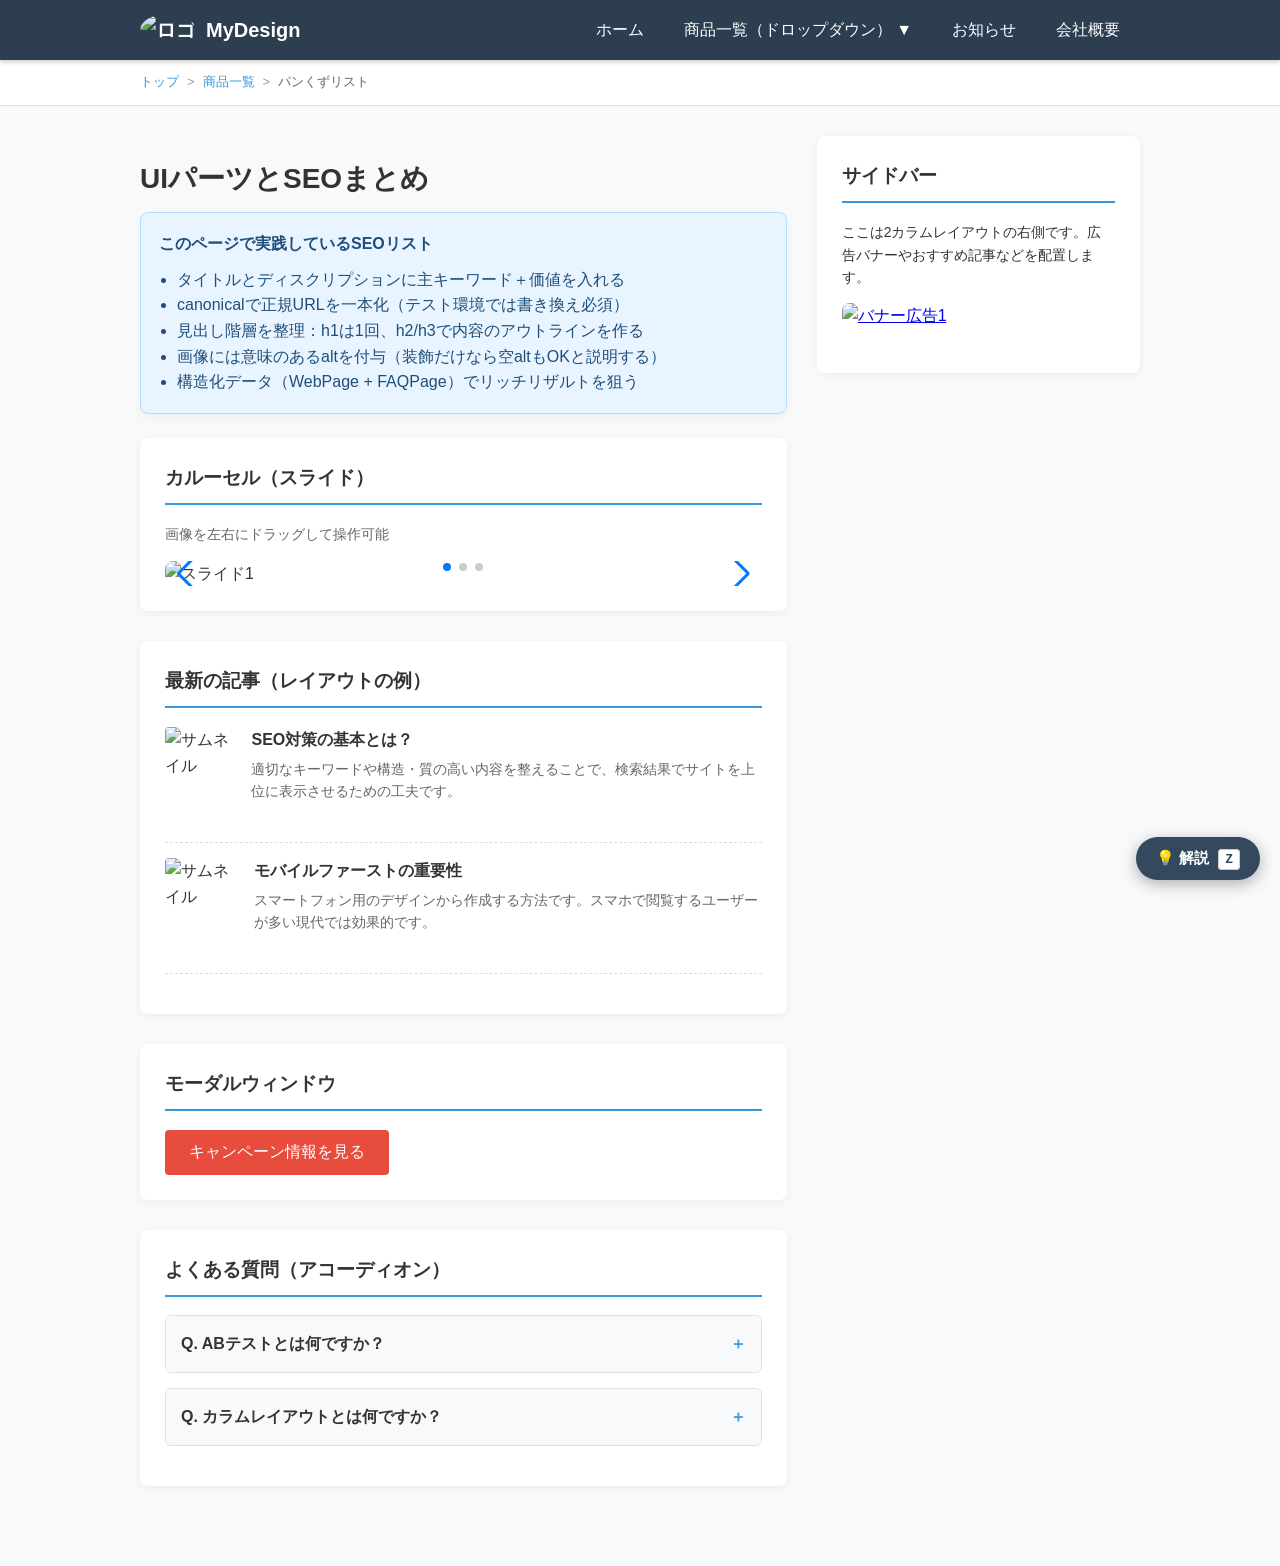
==== web-designer-glossary/index.html @ e66a321f "init wonder-gym-tips" ====
<!doctype html>
<html lang="ja">
	<head>
		<meta charset="UTF-8" />
		<meta name="viewport" content="width=device-width, initial-scale=1.0" />
		<title>Webデザイナー専門用語</title>

		<!-- ★消えていたSEO・OGP・構造化データを完全復元しました！ -->
		<meta
			name="description"
			content="Stickyヘッダー・カルーセル・FAQなど実務UIと、タイトル/ディスクリプション/OGP/FAQリッチリザルト対応までまとめたWebデザイン教材ページ。"
		/>
		<link rel="canonical" href="https://example.com/ui-parts-seo-demo" />
		<meta name="robots" content="index, follow" />
		<meta name="author" content="MyDesign Lesson" />

		<!-- OGP（SNSシェア用） -->
		<meta property="og:type" content="website" />
		<meta property="og:site_name" content="MyDesign" />
		<meta property="og:title" content="Webデザイナー専門用語" />
		<meta
			property="og:description"
			content="Stickyヘッダー/カルーセル/FAQの実装と、SEO基本タグ・構造化データをまとめた授業用デモページ。"
		/>
		<meta
			property="og:image"
			content="https://picsum.photos/1200/630?random=20"
		/>
		<meta property="og:url" content="https://example.com/ui-parts-seo-demo" />

		<!-- Twitterカード -->
		<meta name="twitter:card" content="summary_large_image" />
		<meta name="twitter:title" content="Webデザイナー専門用語" />
		<meta
			name="twitter:description"
			content="UIパーツ実装とSEOタグの基本を1ページで学べるデモ。授業用にコメント付き。"
		/>
		<meta
			name="twitter:image"
			content="https://picsum.photos/1200/630?random=20"
		/>

		<!-- 構造化データ（JSON-LD） -->
		<!-- Googleのロボット（検索エンジン）専用に書かれた、このページの『カンペ』 -->
		<!-- Googleで検索されたときに、検索結果の画面に直接「よくある質問」がアコーディオンとして表示されることがあります。（これを「リッチリザルト」と呼びます）。 -->
		<!-- 検索結果で他のサイトより面積を広く取れて、めちゃくちゃ目立つので、クリックされる確率（アクセス数）が上がります。 -->
		<script type="application/ld+json">
			[
				{
					"@context": "https://schema.org",
					"@type": "WebPage",
					"name": "Webデザイナー専門用語",
					"description": "Stickyヘッダー・カルーセル・FAQなど実務UIと、タイトル/ディスクリプション/OGP/FAQリッチリザルト対応までまとめたWebデザイン教材ページ。",
					"url": "https://example.com/ui-parts-seo-demo"
				},
				{
					"@context": "https://schema.org",
					"@type": "FAQPage",
					"mainEntity": [
						{
							"@type": "Question",
							"name": "ABテストとは何ですか？",
							"acceptedAnswer": {
								"@type": "Answer",
								"text": "サイトやバナーなどを2パターン用意して比較する方法です。期間を決めて検証し、どちらがより良い成果を出すかを分析します。"
							}
						},
						{
							"@type": "Question",
							"name": "カラムレイアウトとは何ですか？",
							"acceptedAnswer": {
								"@type": "Answer",
								"text": "Webデザイン上での縦列のレイアウトのことです。分割数によって、シングルカラム・2カラム・3カラムと表現します。このページはPCで見ると2カラムです。"
							}
						}
					]
				}
			]
		</script>

		<link
			rel="stylesheet"
			href="https://cdn.jsdelivr.net/npm/swiper@11/swiper-bundle.min.css"
		/>
		<link rel="stylesheet" href="style.css" />
	</head>
	<body>
		<button id="toggleHintBtn" class="hint-toggle-btn">
			<span class="hint-icon">💡</span> 解説 <kbd>Z</kbd>
		</button>

		<!-- 追従ヘッダー -->
		<header class="sticky-header">
			<div class="header-inner">
				<a href="#" class="header-logo">
					<img
						src="https://picsum.photos/40/40?random=10"
						alt="ロゴ"
						style="border-radius: 50%"
					/>
					MyDesign
				</a>

				<!-- ハンバーガーメニューボタン -->
				<button
					id="hamburgerBtn"
					class="hamburger-btn hint-target"
					type="button"
					aria-expanded="false"
					aria-controls="mobileNav"
					aria-label="メニューを開く"
					data-hint-title="ハンバーガーメニュー"
					data-hint-desc="「Hamburger menu」は通じますが、「HM」という略称はマイナー。"
					data-hint-pos="bottom-right"
				>
					☰
				</button>

				<!-- グローバルメニュー（PC用） -->
				<nav
					class="global-nav hint-target"
					data-hint-title="グローバルメニュー"
					data-hint-desc="<table class='hint-table'><tr><th>呼称</th><th>一般性</th></tr><tr><td>グローバルナビ / グローバルメニュー</td><td>一般</td></tr><tr><td>Global Navigation</td><td>国際的</td></tr><tr><td>Gmenu</td><td>日本の現場略語</td></tr></table>"
					data-hint-pos="bottom"
				>
					<ul>
						<li><a href="#">ホーム</a></li>
						<li>
							<a href="#">商品一覧（ドロップダウン） ▼</a>
							<ul class="dropdown-menu">
								<li><a href="#">🍎 フルーツ</a></li>
								<li><a href="#">🥩 お肉・海鮮</a></li>
								<li><a href="#">🍷 ドリンク</a></li>
							</ul>
						</li>
						<li><a href="#">お知らせ</a></li>
						<li><a href="#">会社概要</a></li>
					</ul>
				</nav>
			</div>
		</header>

		<!-- ★追加：モバイル用ドロワーメニュー -->
		<nav id="mobileNav" class="mobile-nav" aria-label="モバイルグローバルナビ">
			<div class="mobile-nav__header">
				<span>メニュー</span>
				<button
					id="closeMobileNavBtn"
					type="button"
					class="mobile-nav__close"
					aria-label="メニューを閉じる"
				>
					✕
				</button>
			</div>
			<!-- 中身はJSでPC用から自動コピーされます -->
			<ul id="mobileNavList" class="mobile-nav__list"></ul>
		</nav>
		<!-- モバイルメニューを開いたときの背景の暗やみ -->
		<div
			id="mobileNavOverlay"
			class="mobile-nav__overlay"
			aria-hidden="true"
		></div>

		<!-- パンくずリスト -->
		<nav
			class="breadcrumb hint-target"
			aria-label="Breadcrumb"
			data-hint-title="パンくずリスト"
			data-hint-desc="英語では「Breadcrumb(s)」一択。トピックパスは昔の日本の呼び方です。"
			data-hint-pos="bottom"
		>
			<ol>
				<li><a href="#">トップ</a></li>
				<li><a href="#">商品一覧</a></li>
				<li aria-current="page">パンくずリスト</li>
			</ol>
		</nav>

		<div class="container">
			<main class="main-content">
				<h1>UIパーツとSEOまとめ</h1>
				<div class="seo-note">
					<strong>このページで実践しているSEOリスト</strong>
					<ul>
						<li>タイトルとディスクリプションに主キーワード＋価値を入れる</li>
						<li>canonicalで正規URLを一本化（テスト環境では書き換え必須）</li>
						<li>見出し階層を整理：h1は1回、h2/h3で内容のアウトラインを作る</li>
						<li>
							画像には意味のあるaltを付与（装飾だけなら空altもOKと説明する）
						</li>
						<li>構造化データ（WebPage + FAQPage）でリッチリザルトを狙う</li>
					</ul>
				</div>

				<!-- カルーセル -->
				<section>
					<h3>カルーセル（スライド）</h3>
					<p style="margin-bottom: 15px; font-size: 14px; color: #666">
						画像を左右にドラッグして操作可能
					</p>
					<div class="swiper mySwiper">
						<div class="swiper-wrapper">
							<div class="swiper-slide">
								<img
									src="https://picsum.photos/800/400?random=1"
									alt="スライド1"
								/>
							</div>
							<div class="swiper-slide">
								<img
									src="https://picsum.photos/800/400?random=2"
									alt="スライド2"
								/>
							</div>
							<div class="swiper-slide">
								<img
									src="https://picsum.photos/800/400?random=3"
									alt="スライド3"
								/>
							</div>
						</div>
						<div class="swiper-button-next"></div>
						<div class="swiper-button-prev"></div>
						<div class="swiper-pagination"></div>
					</div>
				</section>

				<!-- 記事レイアウト -->
				<section>
					<h3>最新の記事（レイアウトの例）</h3>
					<div class="post-card">
						<img
							src="https://picsum.photos/100/100?random=4"
							alt="サムネイル"
						/>
						<div>
							<h4 style="margin: 0 0 5px 0">SEO対策の基本とは？</h4>
							<p style="margin: 0; font-size: 14px; color: #666">
								適切なキーワードや構造・質の高い内容を整えることで、検索結果でサイトを上位に表示させるための工夫です。
							</p>
						</div>
					</div>
					<div class="post-card">
						<img
							src="https://picsum.photos/100/100?random=5"
							alt="サムネイル"
						/>
						<div>
							<h4 style="margin: 0 0 5px 0">モバイルファーストの重要性</h4>
							<p style="margin: 0; font-size: 14px; color: #666">
								スマートフォン用のデザインから作成する方法です。スマホで閲覧するユーザーが多い現代では効果的です。
							</p>
						</div>
					</div>
				</section>

				<!-- モーダル -->
				<section>
					<h3>モーダルウィンドウ</h3>
					<button id="openModalBtn" class="modal-btn">
						キャンペーン情報を見る
					</button>
					<dialog id="myDialog">
						<h3 style="margin-top: 0">🎉 春の特別キャンペーン！</h3>
						<img
							src="https://picsum.photos/400/200?random=6"
							alt="キャンペーン画像"
							style="border-radius: 4px; margin-bottom: 15px"
						/>
						<p>今なら全品20%オフ！この機会をお見逃しなく。</p>
						<button id="closeModalBtn" class="close-btn">閉じる ✖</button>
					</dialog>
				</section>

				<!-- アコーディオン -->
				<section>
					<h3>よくある質問（アコーディオン）</h3>
					<details>
						<summary>Q. ABテストとは何ですか？</summary>
						<div class="details-content">
							サイトやバナーなどを2パターン用意して比較する方法です。期間を決めて検証し、どちらがより良い成果を出すかを分析します。
						</div>
					</details>
					<!-- ★消えていた2つ目のQ&Aを復元 -->
					<details>
						<summary>Q. カラムレイアウトとは何ですか？</summary>
						<div class="details-content">
							Webデザイン上での縦列のレイアウトのことです。分割数によって、シングルカラム・2カラム・3カラムと表現します。このページはPCで見ると2カラムです。
						</div>
					</details>
				</section>
			</main>

			<aside class="sidebar">
				<section>
					<h3>サイドバー</h3>
					<p style="font-size: 14px">
						ここは2カラムレイアウトの右側です。広告バナーやおすすめ記事などを配置します。
					</p>
					<a href="#"
						><img
							src="https://picsum.photos/300/250?random=7"
							alt="バナー広告1"
							class="banner-img"
					/></a>
				</section>
			</aside>
		</div>

		<script src="https://cdn.jsdelivr.net/npm/swiper@11/swiper-bundle.min.js"></script>
		<script src="script.js"></script>
	</body>
</html>
---- web-designer-glossary/style.css ----
/* style.css
 * 目的：HTMLの構造と見た目を分離し、授業で説明しやすいようにセクションごとコメント付きで整理
 */

/* =========================================
   ベース
========================================= */
body {
	font-family:
		"Helvetica Neue", Arial, "Hiragino Kaku Gothic ProN", "Hiragino Sans",
		Meiryo, sans-serif;
	margin: 0;
	padding: 0;
	line-height: 1.6;
	background-color: #f7f9fa;
	color: #333;
}
body.nav-open {
	overflow: hidden; /* モバイルドロワー展開時に背景スクロールを止める */
}
img {
	max-width: 100%;
	height: auto;
	vertical-align: bottom;
}
h1 {
	font-size: 28px;
	margin: 25px 0 15px;
	line-height: 1.3;
}

/* SEOチェックの強調ボックス */
.seo-note {
	background: #e8f4ff;
	border: 1px solid #b6dbff;
	color: #1f4e79;
	border-radius: 8px;
	padding: 18px;
	margin-bottom: 24px;
	box-shadow: 0 4px 12px rgba(0, 0, 0, 0.04);
}
.seo-note ul {
	padding-left: 18px;
	margin: 10px 0 0 0;
}

/* =========================================
   追従ヘッダー
========================================= */
.sticky-header {
	position: sticky;
	top: 0;
	background-color: #2c3e50;
	color: #fff;
	height: 60px;
	z-index: 1000;
	box-shadow: 0 2px 5px rgba(0, 0, 0, 0.2);
}
.header-inner {
	max-width: 1000px; /* 下のcontainerと幅を揃える */
	padding: 0 20px; /* 下のcontainerと同じインセット */
	margin: 0 auto;
	height: 100%;
	display: flex;
	align-items: center;
	justify-content: space-between;
	gap: 16px;
}
.header-logo {
	font-size: 20px;
	font-weight: bold;
	text-decoration: none;
	color: #fff;
	display: flex;
	align-items: center;
	gap: 10px;
}

/* =========================================
   グローバルナビ（PC）
========================================= */
.global-nav > ul {
	list-style: none;
	margin: 0;
	padding: 0;
	display: flex;
	height: 100%;
}
.global-nav > ul > li {
	position: relative;
	height: 60px;
	display: flex;
	align-items: center;
}
.global-nav a {
	color: #fff;
	text-decoration: none;
	padding: 0 20px;
	display: flex;
	align-items: center;
	height: 100%;
	transition: background-color 0.3s;
}
.global-nav a:hover {
	background-color: #34495e;
}

/* ドロップダウン */
.dropdown-menu {
	display: none;
	position: absolute;
	top: 60px;
	left: 0;
	background-color: #34495e;
	min-width: 200px;
	list-style: none;
	margin: 0;
	padding: 0;
	box-shadow: 0 4px 6px rgba(0, 0, 0, 0.3);
}
.global-nav > ul > li:hover .dropdown-menu {
	display: block;
}
.dropdown-menu li {
	border-bottom: 1px solid #2c3e50;
}
.dropdown-menu a {
	padding: 15px 20px;
	height: auto;
}

/* =========================================
   パンくず
========================================= */
.breadcrumb {
	background: #fff;
	padding: 12px 20px;
	border-bottom: 1px solid #e0e0e0;
	margin-bottom: 30px;
}
.breadcrumb ol {
	list-style: none;
	margin: 0 auto;
	padding: 0;
	display: flex;
	font-size: 13px;
	max-width: 1000px;
}
.breadcrumb a {
	color: #3498db;
	text-decoration: none;
}
.breadcrumb li::after {
	content: ">";
	margin: 0 8px;
	color: #999;
}
.breadcrumb li:last-child::after {
	content: "";
}
.breadcrumb li[aria-current="page"] {
	color: #666;
}

/* =========================================
   2カラムレイアウト
========================================= */
.container {
	display: flex;
	max-width: 1000px;
	margin: 0 auto 50px;
	padding: 0 20px;
	gap: 30px;
}
.main-content {
	flex: 2;
	min-width: 0;
}
.sidebar {
	flex: 1;
}

section {
	background: #fff;
	padding: 25px;
	border-radius: 8px;
	box-shadow: 0 2px 10px rgba(0, 0, 0, 0.05);
	margin-bottom: 30px;
}
h2,
h3 {
	margin-top: 0;
	border-bottom: 2px solid #3498db;
	padding-bottom: 10px;
}

/* =========================================
   Swiper
========================================= */
.swiper {
	width: 100%;
	height: auto;
	border-radius: 8px;
}
.swiper-slide img {
	width: 100%;
	height: 350px;
	object-fit: cover;
}

/* =========================================
   dialog
========================================= */
.modal-btn {
	background-color: #e74c3c;
	color: #fff;
	border: none;
	padding: 12px 24px;
	font-size: 16px;
	border-radius: 4px;
	cursor: pointer;
	transition: 0.3s;
}
.modal-btn:hover {
	background-color: #c0392b;
}
dialog {
	border: none;
	border-radius: 12px;
	padding: 30px;
	box-shadow: 0 10px 30px rgba(0, 0, 0, 0.3);
	max-width: 500px;
	width: 90%;
}
dialog::backdrop {
	background: rgba(0, 0, 0, 0.6);
	backdrop-filter: blur(3px);
}
.close-btn {
	background-color: #ddd;
	border: none;
	padding: 8px 16px;
	border-radius: 4px;
	cursor: pointer;
	margin-top: 20px;
}

/* =========================================
   アコーディオン
========================================= */
details {
	margin-bottom: 15px;
	border: 1px solid #e0e0e0;
	border-radius: 6px;
	background: #fff;
	overflow: hidden;
}
summary {
	padding: 15px;
	font-weight: bold;
	cursor: pointer;
	background-color: #f8f9fa;
	list-style: none;
	position: relative;
}
summary::-webkit-details-marker {
	display: none;
}
summary::after {
	content: "＋";
	position: absolute;
	right: 15px;
	top: 50%;
	transform: translateY(-50%);
	color: #3498db;
}
details[open] summary::after {
	content: "－";
}
.details-content {
	padding: 15px;
	border-top: 1px solid #e0e0e0;
	color: #555;
}

/* =========================================
   記事カード／バナー
========================================= */
.post-card {
	display: flex;
	gap: 15px;
	margin-bottom: 15px;
	padding-bottom: 15px;
	border-bottom: 1px dashed #ddd;
}
.post-card img {
	width: 100px;
	height: 100px;
	object-fit: cover;
	border-radius: 4px;
}
.banner-img {
	margin-bottom: 20px;
	border-radius: 8px;
	transition: opacity 0.3s;
}
.banner-img:hover {
	opacity: 0.8;
}

/* =========================================
   ハンバーガー（ボタン） + モバイルドロワー
========================================= */
.hamburger-btn {
	display: none;
	font-size: 28px;
	background: none;
	border: none;
	color: #fff;
	cursor: pointer;
}

.mobile-nav {
	position: fixed;
	top: 0;
	right: 0;
	bottom: 0;
	width: 280px;
	max-width: 80%;
	background: #2c3e50;
	color: #fff;
	z-index: 1500;
	padding: 18px;
	transform: translateX(100%);
	transition:
		transform 0.3s ease,
		box-shadow 0.3s ease;
	box-shadow: 0 0 0 rgba(0, 0, 0, 0);
	display: flex;
	flex-direction: column;
	gap: 12px;
}
.mobile-nav__header {
	display: flex;
	justify-content: space-between;
	align-items: center;
	font-weight: bold;
	letter-spacing: 0.3px;
}
.mobile-nav__close {
	background: none;
	border: none;
	color: #fff;
	font-size: 20px;
	cursor: pointer;
}
.mobile-nav__list {
	list-style: none;
	padding: 0;
	margin: 0;
	display: flex;
	flex-direction: column;
	gap: 6px;
}
.mobile-nav__list a {
	color: #fff;
	text-decoration: none;
	padding: 12px 10px;
	border-radius: 6px;
	transition: background 0.2s;
	display: block;
}
.mobile-nav__list a:hover {
	background: rgba(255, 255, 255, 0.08);
}
.mobile-nav .dropdown-menu {
	display: block;
	position: static;
	background: transparent;
	box-shadow: none;
	padding-left: 10px;
	margin-top: 2px;
}
.mobile-nav .dropdown-menu li {
	border: none;
}
.mobile-nav .dropdown-menu a {
	padding-left: 24px;
	font-size: 14px;
}
.mobile-nav__overlay {
	position: fixed;
	inset: 0;
	background: rgba(0, 0, 0, 0.35);
	backdrop-filter: blur(2px);
	z-index: 1400;
	opacity: 0;
	pointer-events: none;
	transition: opacity 0.25s ease;
}
body.nav-open .mobile-nav {
	transform: translateX(0);
	box-shadow: -12px 0 35px rgba(0, 0, 0, 0.35);
}
body.nav-open .mobile-nav__overlay {
	opacity: 1;
	pointer-events: auto;
}

/* =========================================
   レスポンシブ
========================================= */
@media (max-width: 768px) {
	.container {
		flex-direction: column;
	}
	.global-nav {
		display: none;
	}
	.hamburger-btn {
		display: block;
	}
	.swiper-slide img {
		height: 200px;
	}
}
@media (min-width: 769px) {
	.mobile-nav,
	.mobile-nav__overlay {
		display: none;
	}
}

/* =========================================
   授業用：ヒントハイライト
========================================= */
.hint-toggle-btn {
	position: fixed;
	bottom: 20px;
	right: 20px;
	background: #34495e;
	color: #fff;
	border: none;
	padding: 12px 20px;
	border-radius: 50px;
	font-size: 15px;
	font-weight: bold;
	cursor: pointer;
	box-shadow: 0 4px 15px rgba(0, 0, 0, 0.3);
	z-index: 10000;
	transition: all 0.3s;
}
.hint-toggle-btn:hover {
	background: #2c3e50;
	transform: translateY(-2px);
}
.hint-toggle-btn kbd {
	background: #fff;
	color: #34495e;
	padding: 2px 6px;
	border-radius: 4px;
	margin-left: 5px;
	font-size: 13px;
	border: 1px solid #ccc;
}
body.show-hints .hint-toggle-btn {
	background: #ff0055;
}
body.show-hints .hint-toggle-btn kbd {
	color: #ff0055;
}

body.show-hints .hint-target {
	outline: 4px dashed #ff0055 !important;
	outline-offset: 4px;
	box-shadow: inset 0 0 0 9999px rgba(255, 0, 85, 0.05) !important;
	border-radius: 4px;
	animation: pulseBorder 1.5s infinite;
}
@media (max-width: 768px) {
	/* スマホ時はグローバルナビのヒントを出さない */
	body.show-hints .global-nav.hint-target,
	body.show-hints .global-nav .hint-popup {
		outline: none !important;
		box-shadow: none !important;
		opacity: 0 !important;
		visibility: hidden !important;
	}
}

@keyframes pulseBorder {
	0% {
		outline-color: #ff0055;
	}
	50% {
		outline-color: #ff88aa;
	}
	100% {
		outline-color: #ff0055;
	}
}

.hint-target {
	position: relative;
}
.hint-popup {
	position: absolute;
	z-index: 1;
	background: #fff;
	border: 3px solid #ff0055;
	border-radius: 8px;
	padding: 12px 16px;
	width: 260px;
	box-shadow: 0 8px 25px rgba(255, 0, 85, 0.3);
	opacity: 0;
	visibility: hidden;
	transform: translateY(15px);
	transition: all 0.4s cubic-bezier(0.175, 0.885, 0.32, 1.275);
	pointer-events: none;
}
body.show-hints .hint-target .hint-popup {
	opacity: 1;
	visibility: visible;
	transform: translateY(0);
}
.hint-popup-title {
	display: block;
	font-weight: bold;
	color: #ff0055;
	font-size: 16px;
	margin-bottom: 5px;
	border-bottom: 2px dotted #ff0055;
	padding-bottom: 5px;
}
.hint-popup-desc {
	display: block;
	font-size: 13px;
	color: #444;
	line-height: 1.5;
}
.pos-bottom {
	top: calc(100% + 15px);
	left: 0;
}
.pos-top {
	bottom: calc(100% + 15px);
	left: 0;
}
.pos-bottom-left {
	top: calc(100% + 15px);
	left: 20px;
}
.pos-bottom-right {
	top: calc(100% + 15px);
	right: 0;
}

.hint-table {
	width: 100%;
	border-collapse: collapse;
	margin-top: 10px;
	font-size: 12px;
}
.hint-table th,
.hint-table td {
	border: 1px solid #ffb3cc;
	padding: 6px 8px;
	text-align: left;
	color: #444;
}
.hint-table th {
	background: #fff0f5;
	color: #ff0055;
	font-weight: bold;
}
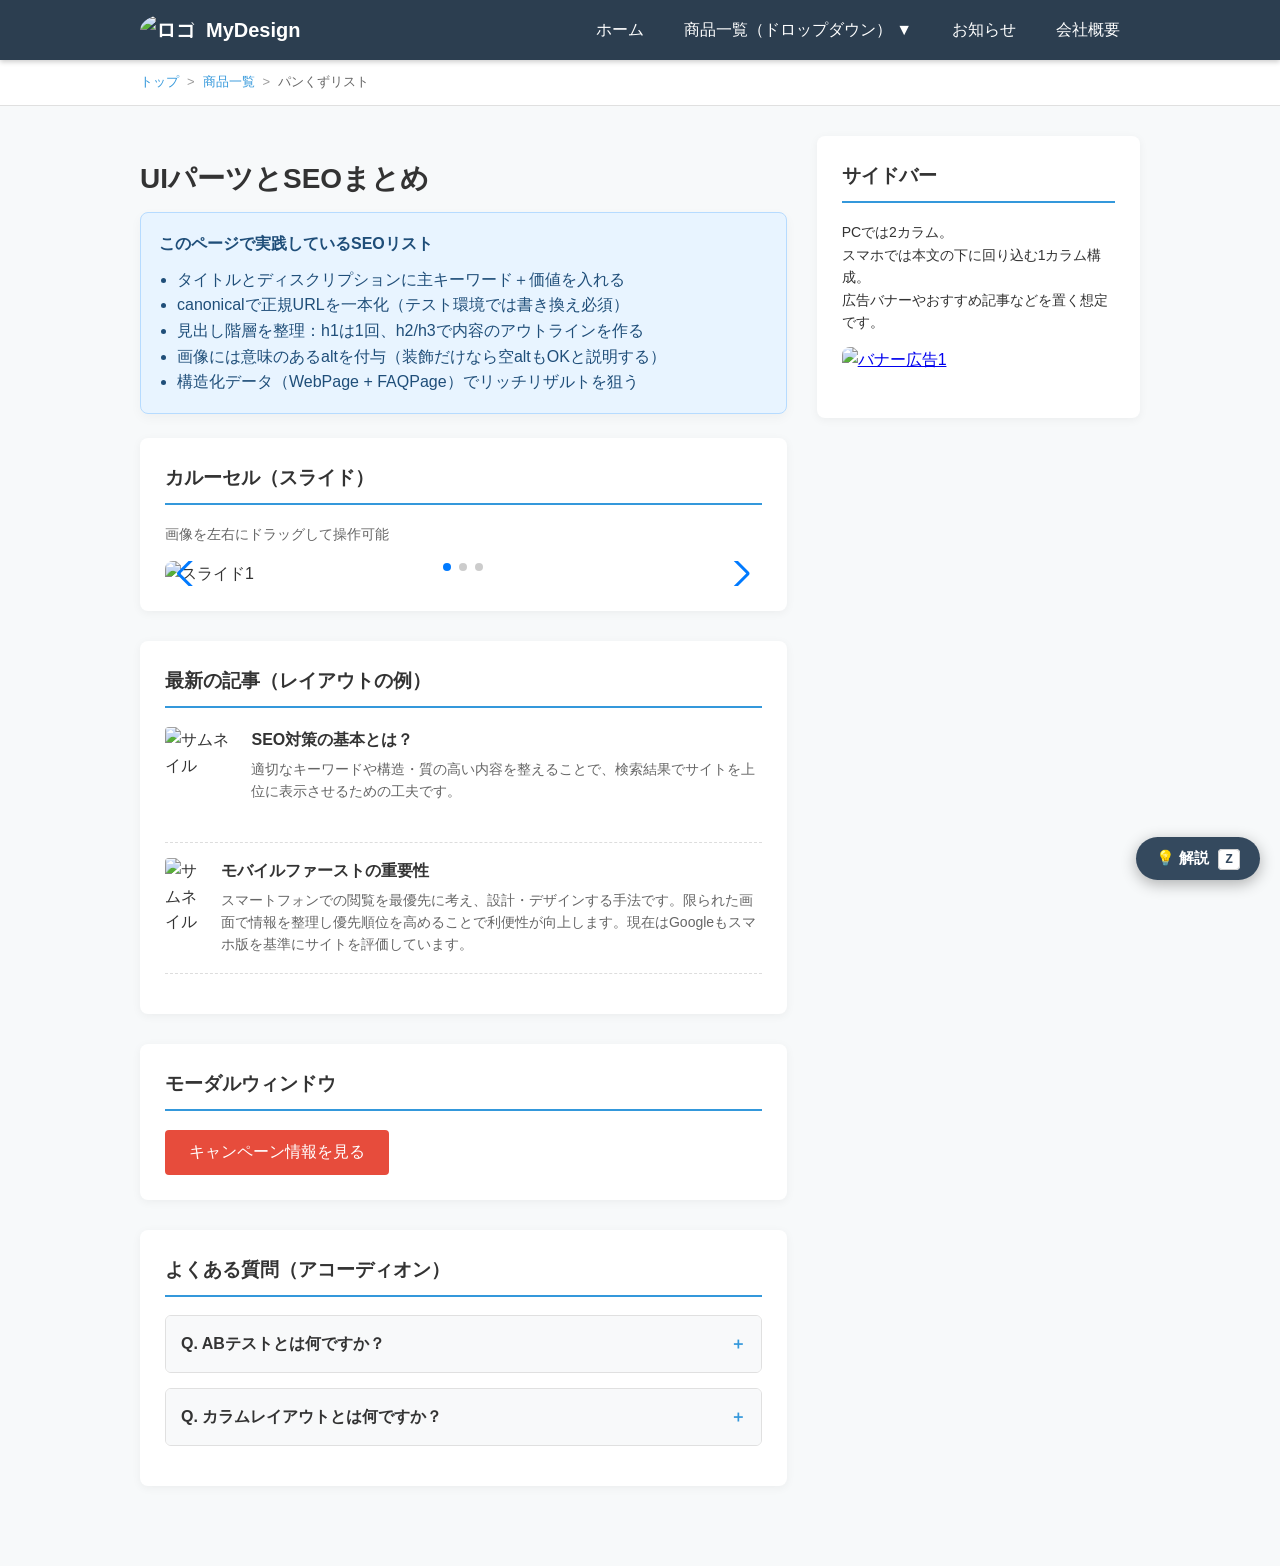
==== commit f642151e: "Update glossary hints and copy" ====
--- a/web-designer-glossary/index.html
+++ b/web-designer-glossary/index.html
@@ -5,7 +5,6 @@
 		<meta name="viewport" content="width=device-width, initial-scale=1.0" />
 		<title>Webデザイナー専門用語</title>
 
-		<!-- ★消えていたSEO・OGP・構造化データを完全復元しました！ -->
 		<meta
 			name="description"
 			content="Stickyヘッダー・カルーセル・FAQなど実務UIと、タイトル/ディスクリプション/OGP/FAQリッチリザルト対応までまとめたWebデザイン教材ページ。"
@@ -168,7 +167,7 @@
 			class="breadcrumb hint-target"
 			aria-label="Breadcrumb"
 			data-hint-title="パンくずリスト"
-			data-hint-desc="英語では「Breadcrumb(s)」一択。トピックパスは昔の日本の呼び方です。"
+			data-hint-desc="<table class='hint-table'><tr><th>呼称</th><th>備考</th></tr><tr><td>Breadcrumb(s)</td><td>英語圏の標準</td></tr><tr><td>パンくずリスト</td><td>日本で現在一般的</td></tr><tr><td>トピックパス</td><td>昔の日本語呼称<br>最近はあまり使わない</td></tr><tr><td>フットパス</td><td>登山道の意味<br>Webではほぼ使われず非推奨</td></tr></table>"
 			data-hint-pos="bottom"
 		>
 			<ol>
@@ -250,7 +249,7 @@
 						<div>
 							<h4 style="margin: 0 0 5px 0">モバイルファーストの重要性</h4>
 							<p style="margin: 0; font-size: 14px; color: #666">
-								スマートフォン用のデザインから作成する方法です。スマホで閲覧するユーザーが多い現代では効果的です。
+								スマートフォンでの閲覧を最優先に考え、設計・デザインする手法です。限られた画面で情報を整理し優先順位を高めることで利便性が向上します。現在はGoogleもスマホ版を基準にサイトを評価しています。
 							</p>
 						</div>
 					</div>
@@ -297,7 +296,7 @@
 				<section>
 					<h3>サイドバー</h3>
 					<p style="font-size: 14px">
-						ここは2カラムレイアウトの右側です。広告バナーやおすすめ記事などを配置します。
+						PCでは2カラム。<br />スマホでは本文の下に回り込む1カラム構成。<br />広告バナーやおすすめ記事などを置く想定です。
 					</p>
 					<a href="#"
 						><img
--- a/web-designer-glossary/style.css
+++ b/web-designer-glossary/style.css
@@ -1,5 +1,5 @@
 /* style.css
- * 目的：HTMLの構造と見た目を分離し、授業で説明しやすいようにセクションごとコメント付きで整理
+ * 目的：HTMLの構造と見た目を分離して、スタイリングを担当するファイル
  */
 
 /* =========================================
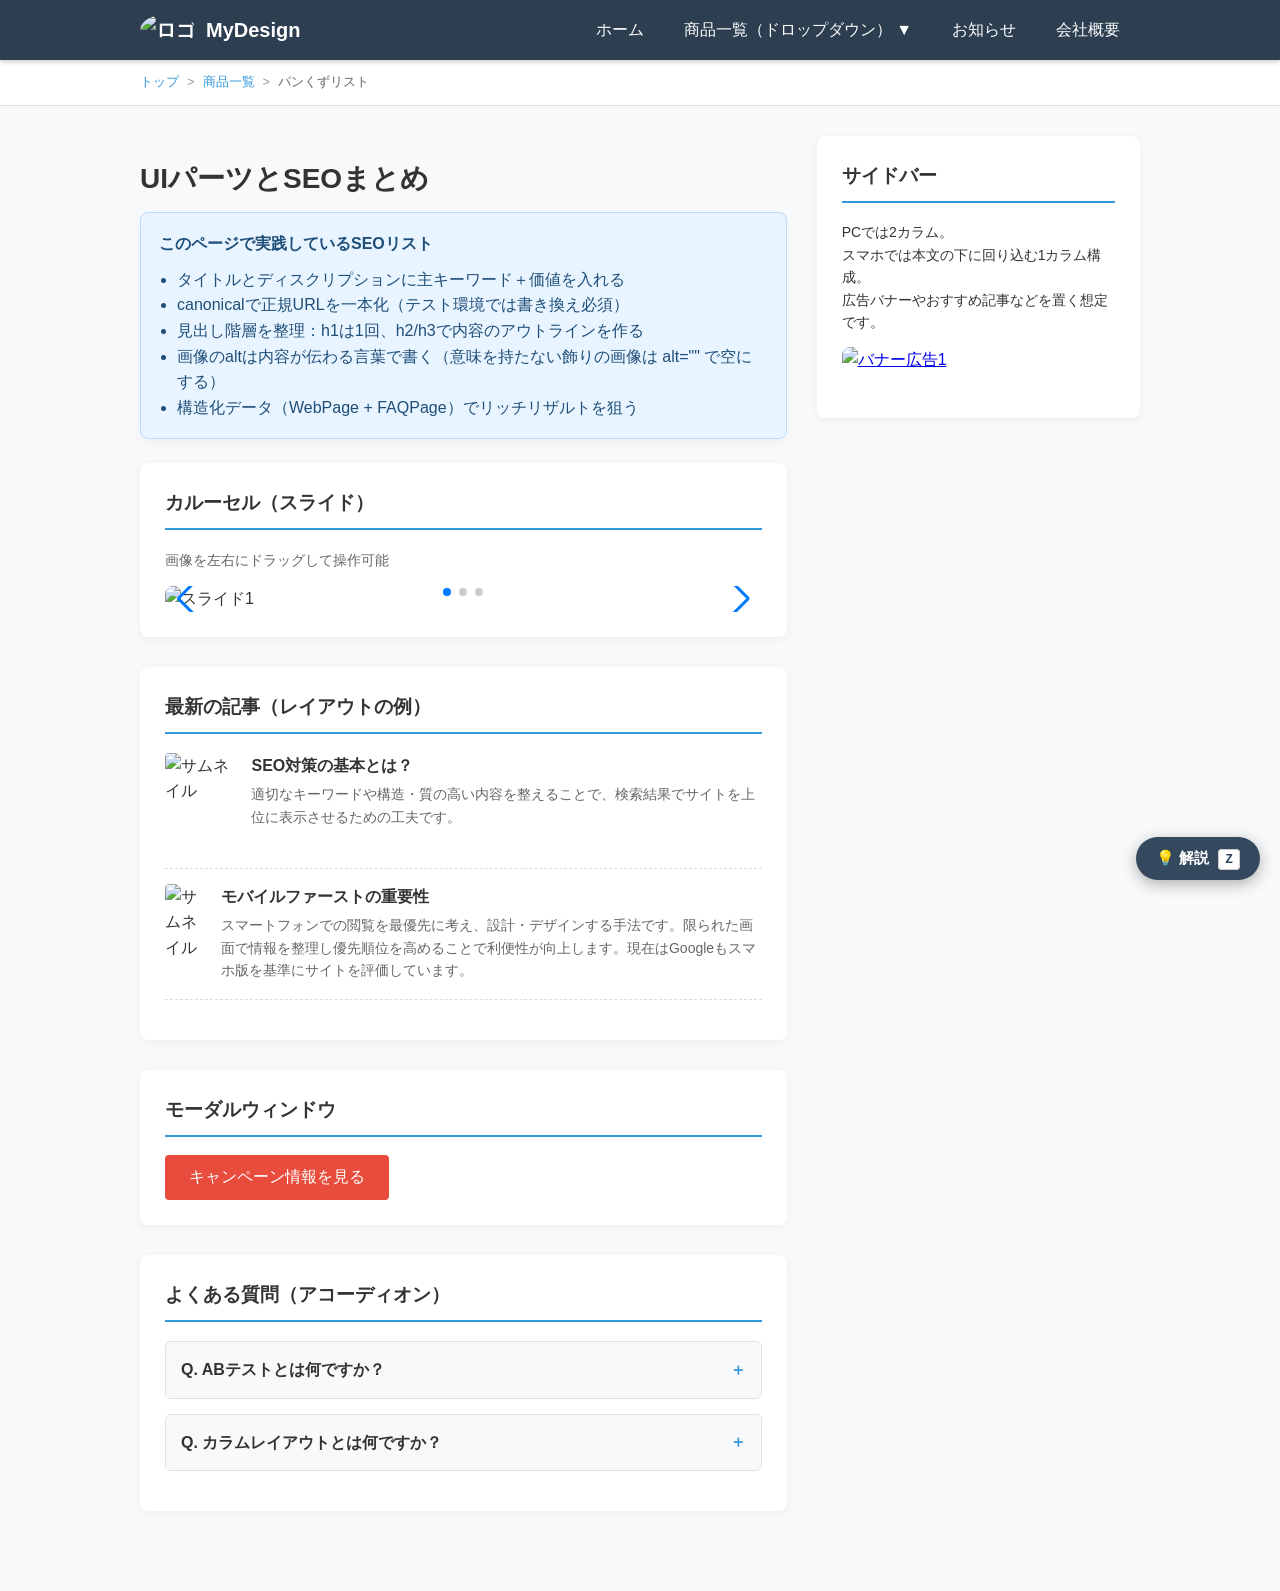
==== commit 1d3ba871: "fix(glossary): 講師向けの内輪コメントを生徒向けの表現に修正 Co-Authored-By: Claude Opus 5 <noreply@anthropic.com>" ====
--- a/web-designer-glossary/index.html
+++ b/web-designer-glossary/index.html
@@ -139,7 +139,7 @@
 			</div>
 		</header>
 
-		<!-- ★追加：モバイル用ドロワーメニュー -->
+		<!-- モバイル用ドロワーメニュー -->
 		<nav id="mobileNav" class="mobile-nav" aria-label="モバイルグローバルナビ">
 			<div class="mobile-nav__header">
 				<span>メニュー</span>
@@ -187,7 +187,8 @@
 						<li>canonicalで正規URLを一本化（テスト環境では書き換え必須）</li>
 						<li>見出し階層を整理：h1は1回、h2/h3で内容のアウトラインを作る</li>
 						<li>
-							画像には意味のあるaltを付与（装飾だけなら空altもOKと説明する）
+							画像のaltは内容が伝わる言葉で書く（意味を持たない飾りの画像は
+							alt="" で空にする）
 						</li>
 						<li>構造化データ（WebPage + FAQPage）でリッチリザルトを狙う</li>
 					</ul>
@@ -282,7 +283,6 @@
 							サイトやバナーなどを2パターン用意して比較する方法です。期間を決めて検証し、どちらがより良い成果を出すかを分析します。
 						</div>
 					</details>
-					<!-- ★消えていた2つ目のQ&Aを復元 -->
 					<details>
 						<summary>Q. カラムレイアウトとは何ですか？</summary>
 						<div class="details-content">
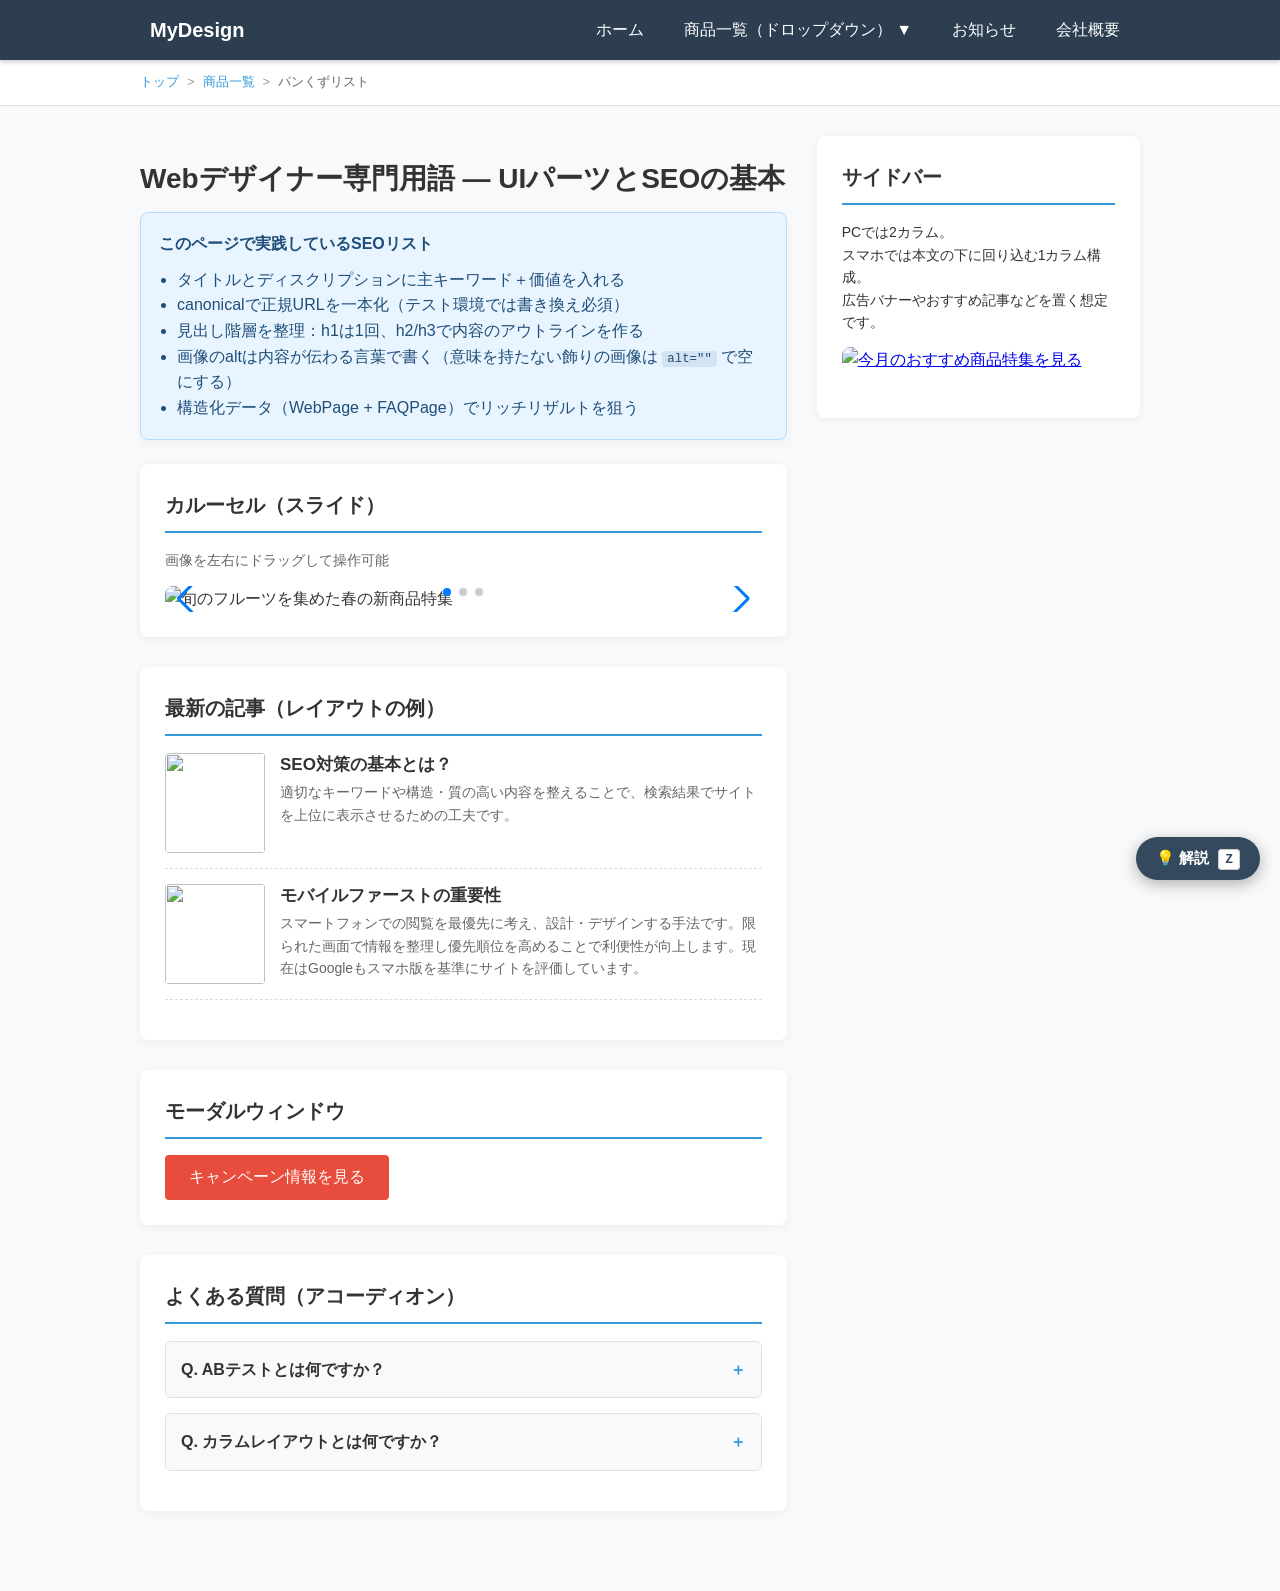
==== commit bd48dbb8: "fix(glossary): 教材の説明とページ実装の食い違いを解消 - 見出し階層を h1→h2→h3 に整理（h2が無くh3に飛んでいた問題を修正） - altを実際に意味の伝わる文言に修正、飾り" ====
--- a/web-designer-glossary/index.html
+++ b/web-designer-glossary/index.html
@@ -3,40 +3,53 @@
 	<head>
 		<meta charset="UTF-8" />
 		<meta name="viewport" content="width=device-width, initial-scale=1.0" />
-		<title>Webデザイナー専門用語</title>
+		<title>Webデザイナー専門用語｜UIパーツとSEOの基本</title>
 
 		<meta
 			name="description"
-			content="Stickyヘッダー・カルーセル・FAQなど実務UIと、タイトル/ディスクリプション/OGP/FAQリッチリザルト対応までまとめたWebデザイン教材ページ。"
-		/>
-		<link rel="canonical" href="https://example.com/ui-parts-seo-demo" />
+			content="Stickyヘッダー・カルーセル・FAQなど現場で使うUIパーツと、タイトル/ディスクリプション/OGP/構造化データまで、Webデザイナーの専門用語を1ページでまとめて確認できます。"
+		/>
+		<link
+			rel="canonical"
+			href="https://a3design-aminagata.github.io/wonder-gym-tips/web-designer-glossary/"
+		/>
 		<meta name="robots" content="index, follow" />
-		<meta name="author" content="MyDesign Lesson" />
+		<meta name="author" content="MyDesign" />
 
 		<!-- OGP（SNSシェア用） -->
 		<meta property="og:type" content="website" />
 		<meta property="og:site_name" content="MyDesign" />
-		<meta property="og:title" content="Webデザイナー専門用語" />
+		<meta
+			property="og:title"
+			content="Webデザイナー専門用語｜UIパーツとSEOの基本"
+		/>
 		<meta
 			property="og:description"
-			content="Stickyヘッダー/カルーセル/FAQの実装と、SEO基本タグ・構造化データをまとめた授業用デモページ。"
-		/>
+			content="Stickyヘッダー・カルーセル・FAQなど現場で使うUIパーツと、SEOの基本タグ・構造化データをまとめたページ。"
+		/>
+		<!-- og:imageは毎回同じ画像になるURLを指定する（ランダム画像だとシェアのたびに絵柄が変わってしまう） -->
 		<meta
 			property="og:image"
-			content="https://picsum.photos/1200/630?random=20"
-		/>
-		<meta property="og:url" content="https://example.com/ui-parts-seo-demo" />
+			content="https://picsum.photos/id/180/1200/630"
+		/>
+		<meta
+			property="og:url"
+			content="https://a3design-aminagata.github.io/wonder-gym-tips/web-designer-glossary/"
+		/>
 
 		<!-- Twitterカード -->
 		<meta name="twitter:card" content="summary_large_image" />
-		<meta name="twitter:title" content="Webデザイナー専門用語" />
+		<meta
+			name="twitter:title"
+			content="Webデザイナー専門用語｜UIパーツとSEOの基本"
+		/>
 		<meta
 			name="twitter:description"
-			content="UIパーツ実装とSEOタグの基本を1ページで学べるデモ。授業用にコメント付き。"
+			content="UIパーツの呼び方とSEOタグの基本を1ページで確認できるまとめページ。"
 		/>
 		<meta
 			name="twitter:image"
-			content="https://picsum.photos/1200/630?random=20"
+			content="https://picsum.photos/id/180/1200/630"
 		/>
 
 		<!-- 構造化データ（JSON-LD） -->
@@ -48,9 +61,9 @@
 				{
 					"@context": "https://schema.org",
 					"@type": "WebPage",
-					"name": "Webデザイナー専門用語",
-					"description": "Stickyヘッダー・カルーセル・FAQなど実務UIと、タイトル/ディスクリプション/OGP/FAQリッチリザルト対応までまとめたWebデザイン教材ページ。",
-					"url": "https://example.com/ui-parts-seo-demo"
+					"name": "Webデザイナー専門用語｜UIパーツとSEOの基本",
+					"description": "Stickyヘッダー・カルーセル・FAQなど現場で使うUIパーツと、タイトル/ディスクリプション/OGP/構造化データまで、Webデザイナーの専門用語を1ページでまとめて確認できます。",
+					"url": "https://a3design-aminagata.github.io/wonder-gym-tips/web-designer-glossary/"
 				},
 				{
 					"@context": "https://schema.org",
@@ -91,10 +104,11 @@
 		<!-- 追従ヘッダー -->
 		<header class="sticky-header">
 			<div class="header-inner">
+				<!-- 同じリンクの中に「MyDesign」という文字があるので、ロゴ画像は飾り扱いで alt="" にする -->
 				<a href="#" class="header-logo">
 					<img
 						src="https://picsum.photos/40/40?random=10"
-						alt="ロゴ"
+						alt=""
 						style="border-radius: 50%"
 					/>
 					MyDesign
@@ -179,7 +193,7 @@
 
 		<div class="container">
 			<main class="main-content">
-				<h1>UIパーツとSEOまとめ</h1>
+				<h1>Webデザイナー専門用語 ― UIパーツとSEOの基本</h1>
 				<div class="seo-note">
 					<strong>このページで実践しているSEOリスト</strong>
 					<ul>
@@ -188,7 +202,7 @@
 						<li>見出し階層を整理：h1は1回、h2/h3で内容のアウトラインを作る</li>
 						<li>
 							画像のaltは内容が伝わる言葉で書く（意味を持たない飾りの画像は
-							alt="" で空にする）
+							<code>alt=""</code> で空にする）
 						</li>
 						<li>構造化データ（WebPage + FAQPage）でリッチリザルトを狙う</li>
 					</ul>
@@ -196,28 +210,29 @@
 
 				<!-- カルーセル -->
 				<section>
-					<h3>カルーセル（スライド）</h3>
+					<h2>カルーセル（スライド）</h2>
 					<p style="margin-bottom: 15px; font-size: 14px; color: #666">
 						画像を左右にドラッグして操作可能
 					</p>
+					<!-- ここの画像は仮のサンプルです。altは「その画像に何が写っているか・何を伝えたいか」を、実際に入れる画像に合わせて書き換えます -->
 					<div class="swiper mySwiper">
 						<div class="swiper-wrapper">
 							<div class="swiper-slide">
 								<img
 									src="https://picsum.photos/800/400?random=1"
-									alt="スライド1"
+									alt="旬のフルーツを集めた春の新商品特集"
 								/>
 							</div>
 							<div class="swiper-slide">
 								<img
 									src="https://picsum.photos/800/400?random=2"
-									alt="スライド2"
+									alt="産地直送のお肉・海鮮の詰め合わせ"
 								/>
 							</div>
 							<div class="swiper-slide">
 								<img
 									src="https://picsum.photos/800/400?random=3"
-									alt="スライド3"
+									alt="季節限定ドリンクの飲み比べセット"
 								/>
 							</div>
 						</div>
@@ -229,26 +244,21 @@
 
 				<!-- 記事レイアウト -->
 				<section>
-					<h3>最新の記事（レイアウトの例）</h3>
+					<h2>最新の記事（レイアウトの例）</h2>
+					<!-- サムネイルはすぐ隣に記事タイトルの文字があるので、飾りとして alt="" にする（読み上げでタイトルが二重に聞こえるのを防ぐ） -->
 					<div class="post-card">
-						<img
-							src="https://picsum.photos/100/100?random=4"
-							alt="サムネイル"
-						/>
+						<img src="https://picsum.photos/100/100?random=4" alt="" />
 						<div>
-							<h4 style="margin: 0 0 5px 0">SEO対策の基本とは？</h4>
+							<h3>SEO対策の基本とは？</h3>
 							<p style="margin: 0; font-size: 14px; color: #666">
 								適切なキーワードや構造・質の高い内容を整えることで、検索結果でサイトを上位に表示させるための工夫です。
 							</p>
 						</div>
 					</div>
 					<div class="post-card">
-						<img
-							src="https://picsum.photos/100/100?random=5"
-							alt="サムネイル"
-						/>
+						<img src="https://picsum.photos/100/100?random=5" alt="" />
 						<div>
-							<h4 style="margin: 0 0 5px 0">モバイルファーストの重要性</h4>
+							<h3>モバイルファーストの重要性</h3>
 							<p style="margin: 0; font-size: 14px; color: #666">
 								スマートフォンでの閲覧を最優先に考え、設計・デザインする手法です。限られた画面で情報を整理し優先順位を高めることで利便性が向上します。現在はGoogleもスマホ版を基準にサイトを評価しています。
 							</p>
@@ -258,15 +268,15 @@
 
 				<!-- モーダル -->
 				<section>
-					<h3>モーダルウィンドウ</h3>
+					<h2>モーダルウィンドウ</h2>
 					<button id="openModalBtn" class="modal-btn">
 						キャンペーン情報を見る
 					</button>
 					<dialog id="myDialog">
-						<h3 style="margin-top: 0">🎉 春の特別キャンペーン！</h3>
+						<h3>🎉 春の特別キャンペーン！</h3>
 						<img
 							src="https://picsum.photos/400/200?random=6"
-							alt="キャンペーン画像"
+							alt="桜をイメージした春のキャンペーンビジュアル"
 							style="border-radius: 4px; margin-bottom: 15px"
 						/>
 						<p>今なら全品20%オフ！この機会をお見逃しなく。</p>
@@ -276,7 +286,7 @@
 
 				<!-- アコーディオン -->
 				<section>
-					<h3>よくある質問（アコーディオン）</h3>
+					<h2>よくある質問（アコーディオン）</h2>
 					<details>
 						<summary>Q. ABテストとは何ですか？</summary>
 						<div class="details-content">
@@ -294,14 +304,15 @@
 
 			<aside class="sidebar">
 				<section>
-					<h3>サイドバー</h3>
+					<h2>サイドバー</h2>
 					<p style="font-size: 14px">
 						PCでは2カラム。<br />スマホでは本文の下に回り込む1カラム構成。<br />広告バナーやおすすめ記事などを置く想定です。
 					</p>
+					<!-- リンクの中の画像は「押すとどこへ行くか」をaltに書く（ここがリンクの読み上げ文になるため） -->
 					<a href="#"
 						><img
 							src="https://picsum.photos/300/250?random=7"
-							alt="バナー広告1"
+							alt="今月のおすすめ商品特集を見る"
 							class="banner-img"
 					/></a>
 				</section>
--- a/web-designer-glossary/style.css
+++ b/web-designer-glossary/style.css
@@ -42,6 +42,12 @@
 .seo-note ul {
 	padding-left: 18px;
 	margin: 10px 0 0 0;
+}
+.seo-note code {
+	background: rgba(31, 78, 121, 0.1);
+	border-radius: 3px;
+	padding: 1px 5px;
+	font-size: 0.95em;
 }
 
 /* =========================================
@@ -187,11 +193,18 @@
 	box-shadow: 0 2px 10px rgba(0, 0, 0, 0.05);
 	margin-bottom: 30px;
 }
-h2,
-h3 {
+/* セクションの見出し（青い下線つき） */
+h2 {
 	margin-top: 0;
+	font-size: 20px;
 	border-bottom: 2px solid #3498db;
 	padding-bottom: 10px;
+}
+/* セクションの中の小見出し（記事タイトルなど） */
+h3 {
+	margin: 0 0 5px;
+	font-size: 17px;
+	line-height: 1.4;
 }
 
 /* =========================================
@@ -231,6 +244,10 @@
 	box-shadow: 0 10px 30px rgba(0, 0, 0, 0.3);
 	max-width: 500px;
 	width: 90%;
+}
+dialog h3 {
+	margin-bottom: 15px;
+	font-size: 19px;
 }
 dialog::backdrop {
 	background: rgba(0, 0, 0, 0.6);
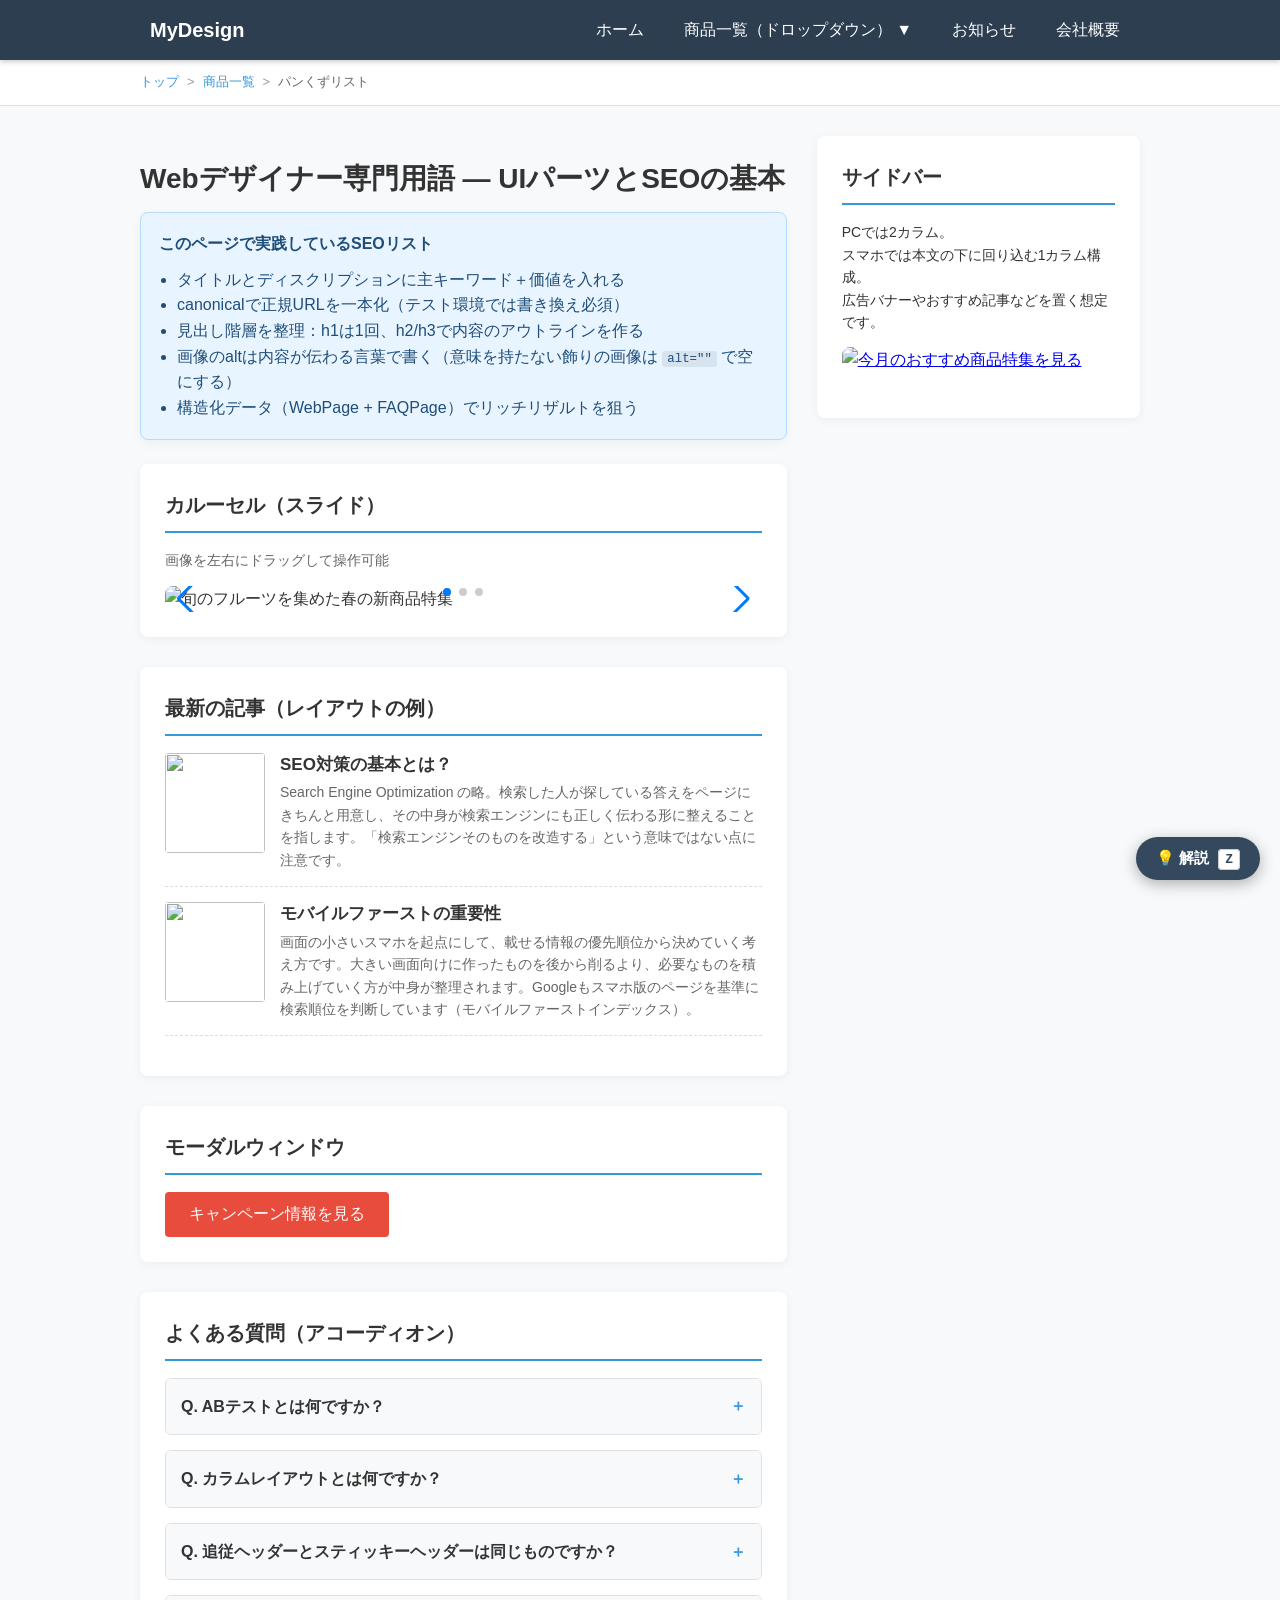
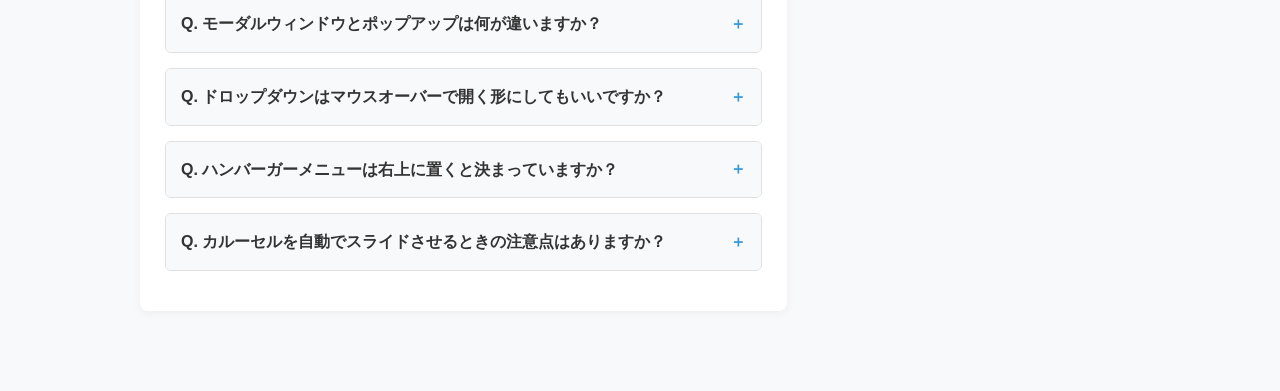
==== commit 5ee31696: "feat(glossary): 資料と重複する説明を書き換え、つまずきやすい点をFAQに追加 - SEO/モバイルファーストの説明文を資料と別の切り口に書き換え - FAQに5問追加（fixedとst" ====
--- a/web-designer-glossary/index.html
+++ b/web-designer-glossary/index.html
@@ -74,7 +74,7 @@
 							"name": "ABテストとは何ですか？",
 							"acceptedAnswer": {
 								"@type": "Answer",
-								"text": "サイトやバナーなどを2パターン用意して比較する方法です。期間を決めて検証し、どちらがより良い成果を出すかを分析します。"
+								"text": "AとBの2案を同時に公開し、実際に訪れた人の反応でどちらが成果につながるかを確かめる検証方法です。ボタンの色や見出しの言い回しなど、変える箇所を1つに絞ると原因がはっきり分かります。"
 							}
 						},
 						{
@@ -82,7 +82,47 @@
 							"name": "カラムレイアウトとは何ですか？",
 							"acceptedAnswer": {
 								"@type": "Answer",
-								"text": "Webデザイン上での縦列のレイアウトのことです。分割数によって、シングルカラム・2カラム・3カラムと表現します。このページはPCで見ると2カラムです。"
+								"text": "ページの中身を縦のブロックにいくつ区切って並べるか、という組み立て方のことです。区切りが無ければ1カラム、左右に分かれていれば2カラムというように数えます。このページはPCで見ると2カラムです。"
+							}
+						},
+						{
+							"@type": "Question",
+							"name": "追従ヘッダーとスティッキーヘッダーは同じものですか？",
+							"acceptedAnswer": {
+								"@type": "Answer",
+								"text": "会話では同じ意味で使われますが、CSSの指定は別物です。position: fixed は最初から画面に貼り付いたまま動かないもの、position: sticky は普段は他の要素と一緒に流れていて、決めた位置まで来たときに貼り付くものです。現場では「追従」「フローティング」「Fix」が混ざって使われるので、実装前にどちらの動きを指しているかを確認すると安全です。"
+							}
+						},
+						{
+							"@type": "Question",
+							"name": "モーダルウィンドウとポップアップは何が違いますか？",
+							"acceptedAnswer": {
+								"@type": "Answer",
+								"text": "モーダルは「開いている間、後ろのページを操作できなくなる」ものを指します。後ろをそのまま触れる小さな吹き出しや通知はモーダルとは呼ばず、ポップオーバーやトーストと呼び分けます。後ろを止める作りである以上、閉じる手段（閉じるボタン・Escキー・背景のクリック）を必ず用意します。"
+							}
+						},
+						{
+							"@type": "Question",
+							"name": "ドロップダウンはマウスオーバーで開く形にしてもいいですか？",
+							"acceptedAnswer": {
+								"@type": "Answer",
+								"text": "PCだけを想定するなら成立しますが、スマホやタブレットにはマウスオーバーがありません。マウスオーバーだけで開く作りにすると、タッチ端末では中の項目にたどり着けなくなることがあります。タップやクリックでも開けるようにしておくのが安全です。"
+							}
+						},
+						{
+							"@type": "Question",
+							"name": "ハンバーガーメニューは右上に置くと決まっていますか？",
+							"acceptedAnswer": {
+								"@type": "Answer",
+								"text": "決まりはありません。右上が多いのは、スマホを片手で持ったときに親指が届きやすいからで、左上に置くサイトもあります。位置よりも「これがメニューだと気づいてもらえること」の方が大事なので、三本線だけで伝わりにくい場合は「MENU」の文字を添えます。"
+							}
+						},
+						{
+							"@type": "Question",
+							"name": "カルーセルを自動でスライドさせるときの注意点はありますか？",
+							"acceptedAnswer": {
+								"@type": "Answer",
+								"text": "読んでいる途中で勝手に切り替わると内容を追えないので、ユーザーが操作したら自動再生が止まるようにしておきます（このページのカルーセルもその設定にしています）。また2枚目以降のスライドはほとんど見てもらえないため、いちばん伝えたい内容は1枚目に置くのが基本です。"
 							}
 						}
 					]
@@ -251,7 +291,8 @@
 						<div>
 							<h3>SEO対策の基本とは？</h3>
 							<p style="margin: 0; font-size: 14px; color: #666">
-								適切なキーワードや構造・質の高い内容を整えることで、検索結果でサイトを上位に表示させるための工夫です。
+								Search Engine
+								Optimization の略。検索した人が探している答えをページにきちんと用意し、その中身が検索エンジンにも正しく伝わる形に整えることを指します。「検索エンジンそのものを改造する」という意味ではない点に注意です。
 							</p>
 						</div>
 					</div>
@@ -260,7 +301,7 @@
 						<div>
 							<h3>モバイルファーストの重要性</h3>
 							<p style="margin: 0; font-size: 14px; color: #666">
-								スマートフォンでの閲覧を最優先に考え、設計・デザインする手法です。限られた画面で情報を整理し優先順位を高めることで利便性が向上します。現在はGoogleもスマホ版を基準にサイトを評価しています。
+								画面の小さいスマホを起点にして、載せる情報の優先順位から決めていく考え方です。大きい画面向けに作ったものを後から削るより、必要なものを積み上げていく方が中身が整理されます。Googleもスマホ版のページを基準に検索順位を判断しています（モバイルファーストインデックス）。
 							</p>
 						</div>
 					</div>
@@ -290,13 +331,45 @@
 					<details>
 						<summary>Q. ABテストとは何ですか？</summary>
 						<div class="details-content">
-							サイトやバナーなどを2パターン用意して比較する方法です。期間を決めて検証し、どちらがより良い成果を出すかを分析します。
+							AとBの2案を同時に公開し、実際に訪れた人の反応でどちらが成果につながるかを確かめる検証方法です。ボタンの色や見出しの言い回しなど、変える箇所を1つに絞ると原因がはっきり分かります。
 						</div>
 					</details>
 					<details>
 						<summary>Q. カラムレイアウトとは何ですか？</summary>
 						<div class="details-content">
-							Webデザイン上での縦列のレイアウトのことです。分割数によって、シングルカラム・2カラム・3カラムと表現します。このページはPCで見ると2カラムです。
+							ページの中身を縦のブロックにいくつ区切って並べるか、という組み立て方のことです。区切りが無ければ1カラム、左右に分かれていれば2カラムというように数えます。このページはPCで見ると2カラムです。
+						</div>
+					</details>
+					<details>
+						<summary>Q. 追従ヘッダーとスティッキーヘッダーは同じものですか？</summary>
+						<div class="details-content">
+							会話では同じ意味で使われますが、CSSの指定は別物です。<code>position: fixed</code>
+							は最初から画面に貼り付いたまま動かないもの、<code>position: sticky</code>
+							は普段は他の要素と一緒に流れていて、決めた位置まで来たときに貼り付くものです。現場では「追従」「フローティング」「Fix」が混ざって使われるので、実装前にどちらの動きを指しているかを確認すると安全です。
+						</div>
+					</details>
+					<details>
+						<summary>Q. モーダルウィンドウとポップアップは何が違いますか？</summary>
+						<div class="details-content">
+							モーダルは「開いている間、後ろのページを操作できなくなる」ものを指します。後ろをそのまま触れる小さな吹き出しや通知はモーダルとは呼ばず、ポップオーバーやトーストと呼び分けます。後ろを止める作りである以上、閉じる手段（閉じるボタン・<kbd>Esc</kbd>キー・背景のクリック）を必ず用意します。
+						</div>
+					</details>
+					<details>
+						<summary>Q. ドロップダウンはマウスオーバーで開く形にしてもいいですか？</summary>
+						<div class="details-content">
+							PCだけを想定するなら成立しますが、スマホやタブレットにはマウスオーバーがありません。マウスオーバーだけで開く作りにすると、タッチ端末では中の項目にたどり着けなくなることがあります。タップやクリックでも開けるようにしておくのが安全です。
+						</div>
+					</details>
+					<details>
+						<summary>Q. ハンバーガーメニューは右上に置くと決まっていますか？</summary>
+						<div class="details-content">
+							決まりはありません。右上が多いのは、スマホを片手で持ったときに親指が届きやすいからで、左上に置くサイトもあります。位置よりも「これがメニューだと気づいてもらえること」の方が大事なので、三本線だけで伝わりにくい場合は「MENU」の文字を添えます。
+						</div>
+					</details>
+					<details>
+						<summary>Q. カルーセルを自動でスライドさせるときの注意点はありますか？</summary>
+						<div class="details-content">
+							読んでいる途中で勝手に切り替わると内容を追えないので、ユーザーが操作したら自動再生が止まるようにしておきます（このページのカルーセルもその設定にしています）。また2枚目以降のスライドはほとんど見てもらえないため、いちばん伝えたい内容は1枚目に置くのが基本です。
 						</div>
 					</details>
 				</section>
--- a/web-designer-glossary/style.css
+++ b/web-designer-glossary/style.css
@@ -43,11 +43,21 @@
 	padding-left: 18px;
 	margin: 10px 0 0 0;
 }
-.seo-note code {
-	background: rgba(31, 78, 121, 0.1);
+/* 本文中のコード表記・キー表記 */
+code {
+	background: rgba(44, 62, 80, 0.09);
 	border-radius: 3px;
 	padding: 1px 5px;
 	font-size: 0.95em;
+	white-space: nowrap;
+}
+.details-content kbd {
+	background: #fff;
+	border: 1px solid #bbb;
+	border-bottom-width: 2px;
+	border-radius: 4px;
+	padding: 0 5px;
+	font-size: 0.9em;
 }
 
 /* =========================================
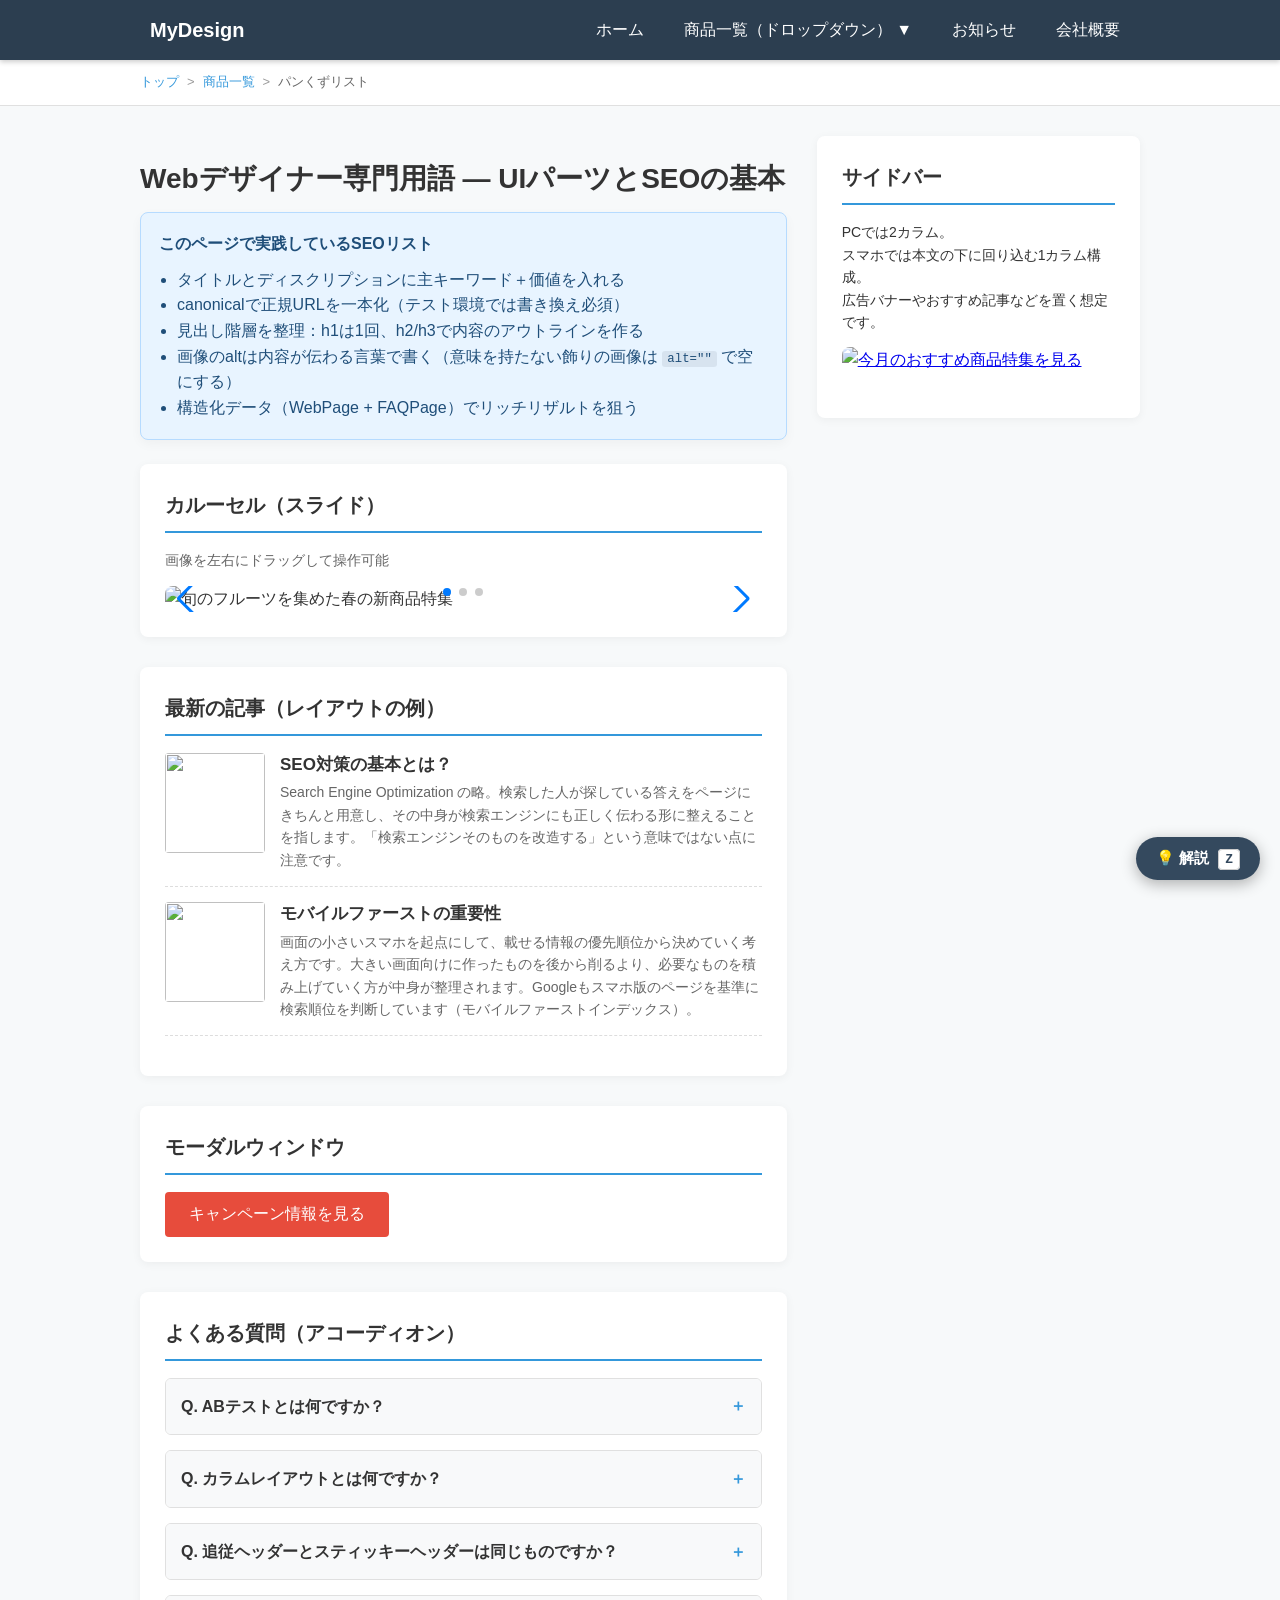
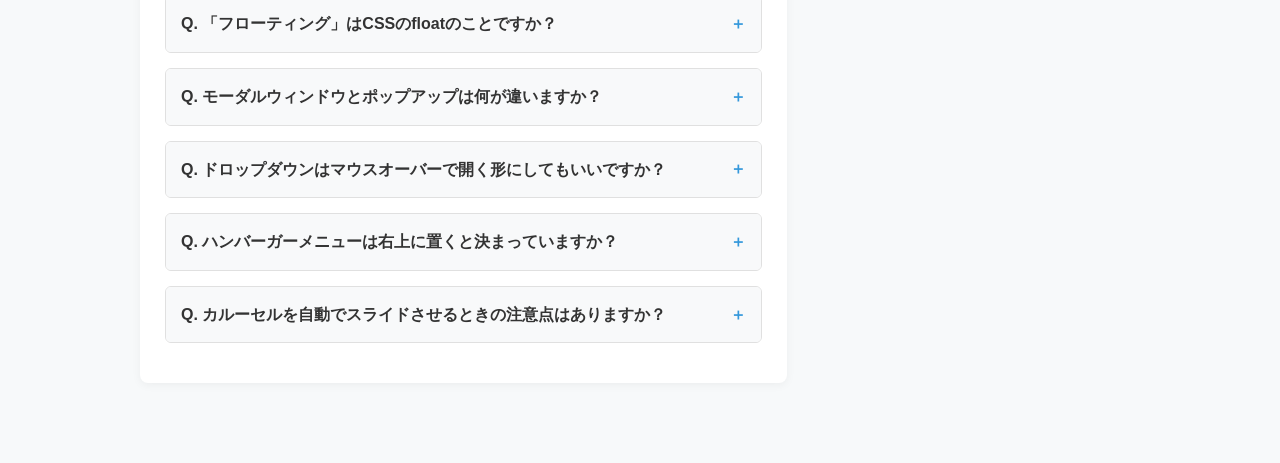
==== commit d4482bc6: "feat(glossary): FAQを初心者向けに平易化し、ページ内で実演できる形にした - window.open()など専門的すぎる補足を削除、言い回しを短く平易に - fixed/sticky" ====
--- a/web-designer-glossary/index.html
+++ b/web-designer-glossary/index.html
@@ -74,7 +74,7 @@
 							"name": "ABテストとは何ですか？",
 							"acceptedAnswer": {
 								"@type": "Answer",
-								"text": "AとBの2案を同時に公開し、実際に訪れた人の反応でどちらが成果につながるかを確かめる検証方法です。ボタンの色や見出しの言い回しなど、変える箇所を1つに絞ると原因がはっきり分かります。"
+								"text": "AとBの2案を同時に見せて、実際に見た人の反応でどちらが良いかを確かめる方法です。ボタンの色や文言など、変える箇所を1つに絞ると、何が効いたのかがはっきり分かります。"
 							}
 						},
 						{
@@ -82,7 +82,7 @@
 							"name": "カラムレイアウトとは何ですか？",
 							"acceptedAnswer": {
 								"@type": "Answer",
-								"text": "ページの中身を縦のブロックにいくつ区切って並べるか、という組み立て方のことです。区切りが無ければ1カラム、左右に分かれていれば2カラムというように数えます。このページはPCで見ると2カラムです。"
+								"text": "ページの中身を縦にいくつのブロックに分けて並べるか、という組み立て方です。分かれていなければ1カラム、左右2つに分かれていれば2カラムと数えます。このページはPCで見ると2カラム、スマホで見ると1カラムです（ブラウザの幅を狭めると切り替わります）。"
 							}
 						},
 						{
@@ -90,7 +90,15 @@
 							"name": "追従ヘッダーとスティッキーヘッダーは同じものですか？",
 							"acceptedAnswer": {
 								"@type": "Answer",
-								"text": "会話では同じ意味で使われますが、CSSの指定は別物です。position: fixed は最初から画面に貼り付いたまま動かないもの、position: sticky は普段は他の要素と一緒に流れていて、決めた位置まで来たときに貼り付くものです。現場では「追従」「フローティング」「Fix」が混ざって使われるので、実装前にどちらの動きを指しているかを確認すると安全です。"
+								"text": "同じ意味で使われがちですが、動き方は2種類あります。このページで見比べられます。fixed（ずっと貼り付いたまま）…画面の右下にある「💡解説」ボタン。最初から画面に貼り付いていて、どれだけスクロールしても動きません。sticky（途中から貼り付く）…PCで見たときの右側のサイドバー。最初はページと一緒に下へ流れていき、上まで来たところで止まって貼り付きます。「追従」「フローティング」「Fix」はどれもこの動きを指す呼び方ですが、人によってどちらを指しているかが違います。作り始める前に「ずっと貼り付き？途中から貼り付き？」と確認すると安全です。"
+							}
+						},
+						{
+							"@type": "Question",
+							"name": "「フローティング」はCSSのfloatのことですか？",
+							"acceptedAnswer": {
+								"@type": "Answer",
+								"text": "別物です。呼び名の「フローティング」は、画面に浮いたまま付いてくる見た目のことを指しています。CSSのfloatは、文字を画像の横に回り込ませたいときに使う昔からある指定で、目的がまったく違います。名前が似ているだけなので、混ぜないよう気をつけてください。"
 							}
 						},
 						{
@@ -98,7 +106,7 @@
 							"name": "モーダルウィンドウとポップアップは何が違いますか？",
 							"acceptedAnswer": {
 								"@type": "Answer",
-								"text": "モーダルは「開いている間、後ろのページを操作できなくなる」ものを指します。後ろをそのまま触れる小さな吹き出しや通知はモーダルとは呼ばず、ポップオーバーやトーストと呼び分けます。後ろを止める作りである以上、閉じる手段（閉じるボタン・Escキー・背景のクリック）を必ず用意します。"
+								"text": "この2つは並べて比べる言葉ではありません。「ポップアップ」は急に出てくるもの全般を指すゆるい呼び名で、決まった意味がありません。モーダルも、通知バナーも、Cookieの同意画面も、まとめてポップアップと呼ばれます。一方「モーダル」ははっきりしていて、開いている間は後ろのページを操作できなくなるものを指します。上の「キャンペーン情報を見る」ボタンで開いてみてください。開いている間は後ろのページをスクロールもクリックもできません。後ろをそのまま触れる小さな吹き出しは「ポップオーバー」、画面の端に数秒だけ出る通知は「トースト」と呼び分けます。モーダルは後ろの操作を止めてしまうので、閉じる手段（閉じるボタン・Escキー・背景のクリック）を必ず用意します。"
 							}
 						},
 						{
@@ -106,7 +114,7 @@
 							"name": "ドロップダウンはマウスオーバーで開く形にしてもいいですか？",
 							"acceptedAnswer": {
 								"@type": "Answer",
-								"text": "PCだけを想定するなら成立しますが、スマホやタブレットにはマウスオーバーがありません。マウスオーバーだけで開く作りにすると、タッチ端末では中の項目にたどり着けなくなることがあります。タップやクリックでも開けるようにしておくのが安全です。"
+								"text": "PCだけを考えるなら成立しますが、スマホやタブレットにはマウスオーバーがありません。マウスオーバーだけで開く作りにすると、タッチ端末では中の項目にたどり着けなくなります。このページの「商品一覧（ドロップダウン）▼」も、PCではマウスを乗せると開きますが、スマホではハンバーガーメニューの中に最初から開いた状態で並べています。どちらの環境でも中身に届くようにしておくのが大事です。"
 							}
 						},
 						{
@@ -114,7 +122,7 @@
 							"name": "ハンバーガーメニューは右上に置くと決まっていますか？",
 							"acceptedAnswer": {
 								"@type": "Answer",
-								"text": "決まりはありません。右上が多いのは、スマホを片手で持ったときに親指が届きやすいからで、左上に置くサイトもあります。位置よりも「これがメニューだと気づいてもらえること」の方が大事なので、三本線だけで伝わりにくい場合は「MENU」の文字を添えます。"
+								"text": "決まりはありません。右上が多いのは、スマホを片手で持ったときに親指が届きやすいからで、左上に置くサイトもあります。このページもブラウザの幅を狭くすると右上に出ます。位置よりも「これがメニューだと気づいてもらえること」の方が大事なので、三本線だけで伝わりにくい場合は「MENU」の文字を添えます。"
 							}
 						},
 						{
@@ -122,7 +130,7 @@
 							"name": "カルーセルを自動でスライドさせるときの注意点はありますか？",
 							"acceptedAnswer": {
 								"@type": "Answer",
-								"text": "読んでいる途中で勝手に切り替わると内容を追えないので、ユーザーが操作したら自動再生が止まるようにしておきます（このページのカルーセルもその設定にしています）。また2枚目以降のスライドはほとんど見てもらえないため、いちばん伝えたい内容は1枚目に置くのが基本です。"
+								"text": "読んでいる途中で勝手に切り替わると内容を追えないので、ユーザーが自分で操作したら自動送りが止まるようにします。上のスライドもその設定で、一度ドラッグすると自動で切り替わらなくなります。また2枚目以降はほとんど見てもらえないので、いちばん伝えたい内容は1枚目に置きます。"
 							}
 						}
 					]
@@ -331,45 +339,60 @@
 					<details>
 						<summary>Q. ABテストとは何ですか？</summary>
 						<div class="details-content">
-							AとBの2案を同時に公開し、実際に訪れた人の反応でどちらが成果につながるかを確かめる検証方法です。ボタンの色や見出しの言い回しなど、変える箇所を1つに絞ると原因がはっきり分かります。
+							AとBの2案を同時に見せて、実際に見た人の反応でどちらが良いかを確かめる方法です。ボタンの色や文言など、変える箇所を1つに絞ると、何が効いたのかがはっきり分かります。
 						</div>
 					</details>
 					<details>
 						<summary>Q. カラムレイアウトとは何ですか？</summary>
 						<div class="details-content">
-							ページの中身を縦のブロックにいくつ区切って並べるか、という組み立て方のことです。区切りが無ければ1カラム、左右に分かれていれば2カラムというように数えます。このページはPCで見ると2カラムです。
+							ページの中身を縦にいくつのブロックに分けて並べるか、という組み立て方です。分かれていなければ1カラム、左右2つに分かれていれば2カラムと数えます。このページはPCで見ると2カラム、スマホで見ると1カラムです（ブラウザの幅を狭めると切り替わります）。
 						</div>
 					</details>
 					<details>
 						<summary>Q. 追従ヘッダーとスティッキーヘッダーは同じものですか？</summary>
 						<div class="details-content">
-							会話では同じ意味で使われますが、CSSの指定は別物です。<code>position: fixed</code>
-							は最初から画面に貼り付いたまま動かないもの、<code>position: sticky</code>
-							は普段は他の要素と一緒に流れていて、決めた位置まで来たときに貼り付くものです。現場では「追従」「フローティング」「Fix」が混ざって使われるので、実装前にどちらの動きを指しているかを確認すると安全です。
+							同じ意味で使われがちですが、動き方は2種類あります。このページで見比べられます。
+							<ul>
+								<li>
+									<strong>fixed（ずっと貼り付いたまま）</strong>…画面の右下にある「💡 解説」ボタン。最初から画面に貼り付いていて、どれだけスクロールしても動きません。
+								</li>
+								<li>
+									<strong>sticky（途中から貼り付く）</strong>…PCで見たときの右側のサイドバー。最初はページと一緒に下へ流れていき、上まで来たところで止まって貼り付きます。
+								</li>
+							</ul>
+							「追従」「フローティング」「Fix」はどれもこの動きを指す呼び方ですが、人によってどちらを指しているかが違います。作り始める前に「ずっと貼り付き？ 途中から貼り付き？」と確認すると安全です。
+						</div>
+					</details>
+					<details>
+						<summary>Q. 「フローティング」はCSSのfloatのことですか？</summary>
+						<div class="details-content">
+							別物です。呼び名の「フローティング」は、画面に浮いたまま付いてくる見た目のことを指しています。CSSのfloatは、文字を画像の横に回り込ませたいときに使う昔からある指定で、目的がまったく違います。名前が似ているだけなので、混ぜないよう気をつけてください。
 						</div>
 					</details>
 					<details>
 						<summary>Q. モーダルウィンドウとポップアップは何が違いますか？</summary>
 						<div class="details-content">
-							モーダルは「開いている間、後ろのページを操作できなくなる」ものを指します。後ろをそのまま触れる小さな吹き出しや通知はモーダルとは呼ばず、ポップオーバーやトーストと呼び分けます。後ろを止める作りである以上、閉じる手段（閉じるボタン・<kbd>Esc</kbd>キー・背景のクリック）を必ず用意します。
+							この2つは並べて比べる言葉ではありません。「ポップアップ」は<strong>急に出てくるもの全般を指すゆるい呼び名</strong>で、決まった意味がありません。モーダルも、通知バナーも、Cookieの同意画面も、まとめてポップアップと呼ばれます。<br />
+							一方「モーダル」ははっきりしていて、<strong>開いている間は後ろのページを操作できなくなるもの</strong>を指します。上の「キャンペーン情報を見る」ボタンで開いてみてください。開いている間は後ろのページをスクロールもクリックもできません。<br />
+							後ろをそのまま触れる小さな吹き出しは「ポップオーバー」、画面の端に数秒だけ出る通知は「トースト」と呼び分けます。モーダルは後ろの操作を止めてしまうので、閉じる手段（閉じるボタン・<kbd>Esc</kbd>キー・背景のクリック）を必ず用意します。
 						</div>
 					</details>
 					<details>
 						<summary>Q. ドロップダウンはマウスオーバーで開く形にしてもいいですか？</summary>
 						<div class="details-content">
-							PCだけを想定するなら成立しますが、スマホやタブレットにはマウスオーバーがありません。マウスオーバーだけで開く作りにすると、タッチ端末では中の項目にたどり着けなくなることがあります。タップやクリックでも開けるようにしておくのが安全です。
+							PCだけを考えるなら成立しますが、スマホやタブレットにはマウスオーバーがありません。マウスオーバーだけで開く作りにすると、タッチ端末では中の項目にたどり着けなくなります。このページの「商品一覧（ドロップダウン）▼」も、PCではマウスを乗せると開きますが、スマホではハンバーガーメニューの中に最初から開いた状態で並べています。どちらの環境でも中身に届くようにしておくのが大事です。
 						</div>
 					</details>
 					<details>
 						<summary>Q. ハンバーガーメニューは右上に置くと決まっていますか？</summary>
 						<div class="details-content">
-							決まりはありません。右上が多いのは、スマホを片手で持ったときに親指が届きやすいからで、左上に置くサイトもあります。位置よりも「これがメニューだと気づいてもらえること」の方が大事なので、三本線だけで伝わりにくい場合は「MENU」の文字を添えます。
+							決まりはありません。右上が多いのは、スマホを片手で持ったときに親指が届きやすいからで、左上に置くサイトもあります。このページもブラウザの幅を狭くすると右上に出ます。位置よりも「これがメニューだと気づいてもらえること」の方が大事なので、三本線だけで伝わりにくい場合は「MENU」の文字を添えます。
 						</div>
 					</details>
 					<details>
 						<summary>Q. カルーセルを自動でスライドさせるときの注意点はありますか？</summary>
 						<div class="details-content">
-							読んでいる途中で勝手に切り替わると内容を追えないので、ユーザーが操作したら自動再生が止まるようにしておきます（このページのカルーセルもその設定にしています）。また2枚目以降のスライドはほとんど見てもらえないため、いちばん伝えたい内容は1枚目に置くのが基本です。
+							読んでいる途中で勝手に切り替わると内容を追えないので、ユーザーが自分で操作したら自動送りが止まるようにします。上のスライドもその設定で、一度ドラッグすると自動で切り替わらなくなります。また2枚目以降はほとんど見てもらえないので、いちばん伝えたい内容は1枚目に置きます。
 						</div>
 					</details>
 				</section>
--- a/web-designer-glossary/style.css
+++ b/web-designer-glossary/style.css
@@ -50,6 +50,13 @@
 	padding: 1px 5px;
 	font-size: 0.95em;
 	white-space: nowrap;
+}
+.details-content ul {
+	margin: 10px 0;
+	padding-left: 20px;
+}
+.details-content li {
+	margin-bottom: 8px;
 }
 .details-content kbd {
 	background: #fff;
@@ -134,7 +141,10 @@
 	padding: 0;
 	box-shadow: 0 4px 6px rgba(0, 0, 0, 0.3);
 }
-.global-nav > ul > li:hover .dropdown-menu {
+/* マウスを乗せたときに加えて、キーボードのTabで中に入ったときも開くようにする
+   （:focus-within が無いと、マウスを使わない人はこのメニューを開けない） */
+.global-nav > ul > li:hover .dropdown-menu,
+.global-nav > ul > li:focus-within .dropdown-menu {
 	display: block;
 }
 .dropdown-menu li {
@@ -194,6 +204,17 @@
 }
 .sidebar {
 	flex: 1;
+}
+/* PC表示のとき、サイドバーを position: sticky の実演にする。
+   最初はページと一緒に下へ流れ、ヘッダーの下まで来ると止まって貼り付く。
+   align-self: flex-start が無いとサイドバーが親と同じ高さまで伸びてしまい、
+   stickyが効かなくなる（flexアイテムのよくあるつまずきポイント） */
+@media (min-width: 769px) {
+	.sidebar {
+		position: sticky;
+		top: 80px;
+		align-self: flex-start;
+	}
 }
 
 section {
